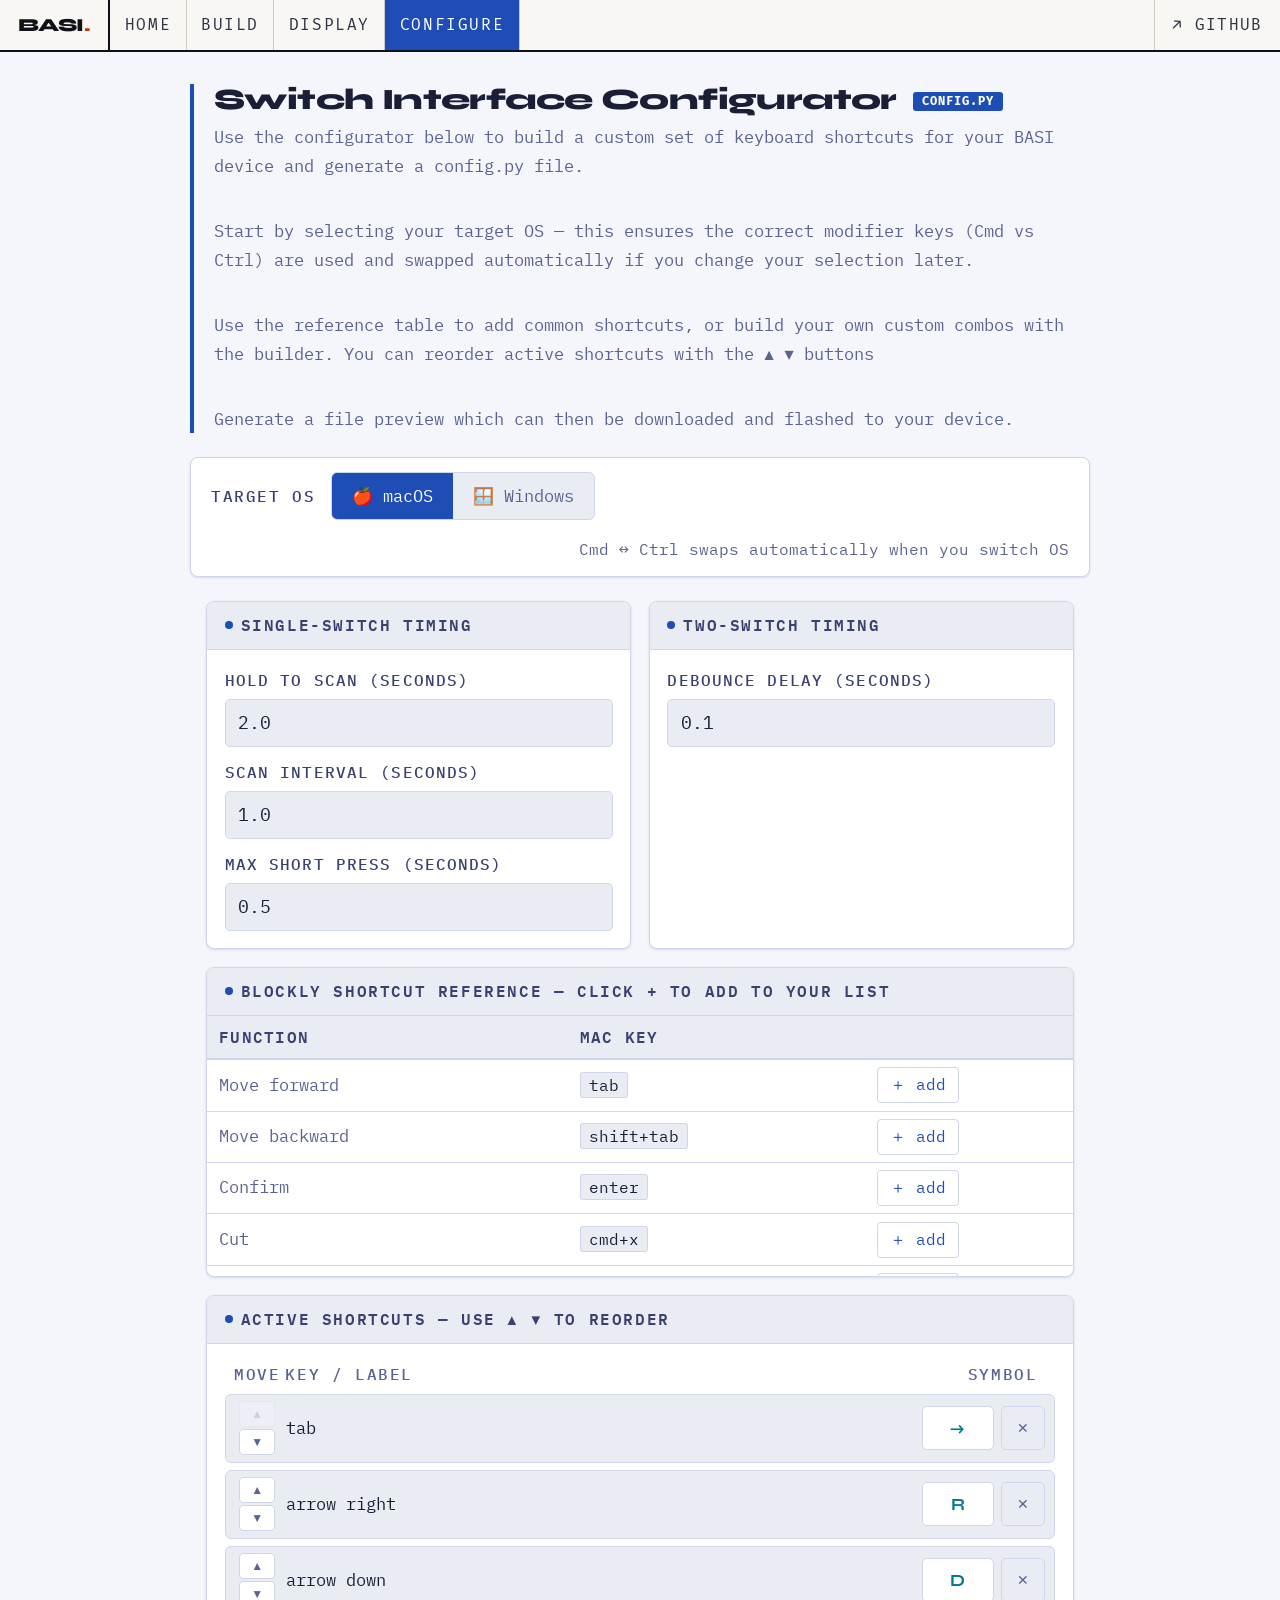
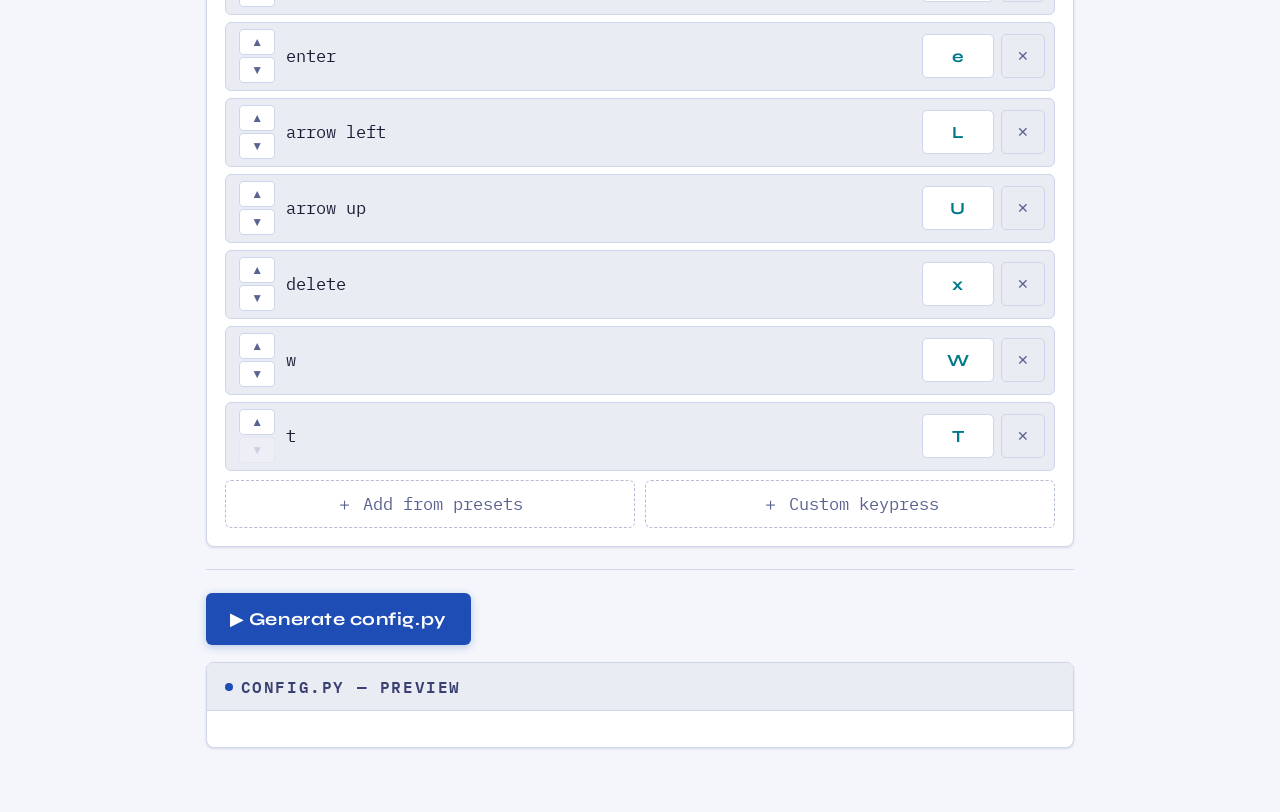
==== docs/blockly_shortcut_configurator.html @ f082f9fe "Documentation webpage Added pages to combine build instructions, Display Tool and configurator." ====
<!DOCTYPE html>
<html lang="en">
<head>
<meta charset="UTF-8">
<meta name="viewport" content="width=device-width, initial-scale=1.0">
<title>Shortcut Configurator — Blockly Accessible Switch Interface</title>
<meta name="description" content="Browser tool to configure keyboard shortcuts for the BASI device and generate config.py.">
<link rel="preconnect" href="https://fonts.googleapis.com">
<link href="https://fonts.googleapis.com/css2?family=Syne:wght@400;600;700;800&family=Fira+Mono:wght@400;500&family=IBM+Plex+Mono:wght@400;500;600&display=swap" rel="stylesheet">
<link rel="stylesheet" href="basi-shared.css">
<style>
  /* ── CONFIGURATOR TOKENS (light theme) ── */
  :root {
    --cfg-bg:        #f4f6fb;
    --cfg-surface:   #eaecf4;
    --cfg-card:      #ffffff;
    --cfg-border:    #cfd5eb;
    --cfg-border2:   #b5bcd6;
    --cfg-accent:    #1d4db5;   /* 6.3:1 on white */
    --cfg-accent2:   #007a8a;   /* 5.6:1 on white */
    --cfg-warn:      #b52020;   /* 5.5:1 on white */
    --cfg-text:      #1a1f36;   /* 15:1 on white  */
    --cfg-muted:     #5a6290;   /* 5.0:1 on white */
    --cfg-label:     #3a4170;
    --cfg-drag-over: rgba(29,77,181,0.07);
    --cfg-shadow:    0 1px 3px rgba(30,40,90,0.09), 0 1px 2px rgba(30,40,90,0.05);
  }

  body {
    font-family: 'IBM Plex Mono', var(--ff-mono);
    background: var(--cfg-bg);
    color: var(--cfg-text);
    min-height: 100vh;
    padding-bottom: 4rem;
    /* override shared body overflow */
    overflow: auto;
  }

  /* ── TOOL NAV overrides for this page ── */
  .tool-nav-band .nav-links a[aria-current] {
    background: var(--cfg-accent);
    color: #fff;
  }

  /* ── PAGE HEADER ── */
  .cfg-header {
    max-width: 900px;
    margin: 2rem auto 1.5rem;
    padding: 0 1rem;
    border-left: 4px solid var(--cfg-accent);
    padding-left: 1.25rem;
  }
  .cfg-header h1 {
    font-family: var(--ff-head);
    font-size: clamp(1.3rem, 3vw, 1.85rem);
    letter-spacing: -0.02em;
    color: var(--cfg-text);
  }
  .cfg-header p {
    font-size: var(--text-sm);
    color: var(--cfg-muted);
    margin-top: 0.4rem;
    line-height: 1.7;
  }
  .cfg-header a { color: var(--cfg-accent); }
  .badge {
    display: inline-block;
    font-size: 0.75rem;
    padding: 3px 9px;
    border-radius: 3px;
    background: var(--cfg-accent);
    color: #fff;
    letter-spacing: 0.08em;
    text-transform: uppercase;
    vertical-align: middle;
    margin-left: 0.5rem;
    font-family: var(--ff-mono);
  }

  /* ── OS TOGGLE ── */
  .os-bar {
    max-width: 900px;
    margin: 0 auto 1.5rem;
    padding: 0 1rem;
    display: flex;
    align-items: center;
    gap: 1rem;
    background: var(--cfg-card);
    border: 1.5px solid var(--cfg-border);
    border-radius: 8px;
    padding: 0.85rem 1.25rem;
    box-shadow: var(--cfg-shadow);
    flex-wrap: wrap;
  }
  .os-bar-label {
    font-size: var(--text-xs);
    text-transform: uppercase;
    letter-spacing: 0.1em;
    color: var(--cfg-label);
    white-space: nowrap;
    font-weight: 500;
  }
  .os-toggle {
    display: flex;
    background: var(--cfg-surface);
    border: 1.5px solid var(--cfg-border);
    border-radius: 6px;
    overflow: hidden;
  }
  .os-toggle input[type="radio"] {
    /* Visually hidden but accessible */
    position: absolute;
    opacity: 0;
    width: 1px; height: 1px;
  }
  .os-toggle label {
    padding: 0.55rem 1.25rem;
    font-size: var(--text-sm);
    cursor: pointer;
    color: var(--cfg-muted);
    transition: background 0.15s, color 0.15s;
    user-select: none;
    white-space: nowrap;
    font-family: 'IBM Plex Mono', monospace;
    min-height: 44px;
    display: flex;
    align-items: center;
  }
  .os-toggle input[type="radio"]:checked + label {
    background: var(--cfg-accent);
    color: #fff;
  }
  .os-toggle input[type="radio"]:focus-visible + label {
    outline: 3px solid var(--focus);
    outline-offset: 2px;
    z-index: 1;
  }
  .os-note { font-size: var(--text-xs); color: var(--cfg-muted); margin-left: auto; }

  /* ── LAYOUT ── */
  .cfg-layout {
    max-width: 900px;
    margin: 0 auto;
    padding: 0 1rem;
    display: grid;
    grid-template-columns: 1fr 1fr;
    gap: 1.1rem;
  }
  @media (max-width: 660px) {
    .cfg-layout { grid-template-columns: 1fr; }
    .os-note { display: none; }
  }

  /* ── PANEL / CARD ── */
  .panel {
    background: var(--cfg-card);
    border: 1.5px solid var(--cfg-border);
    border-radius: 8px;
    overflow: hidden;
    box-shadow: var(--cfg-shadow);
  }
  .panel-header {
    background: var(--cfg-surface);
    border-bottom: 1.5px solid var(--cfg-border);
    padding: 0.65rem 1.1rem;
    display: flex;
    align-items: center;
    gap: 0.5rem;
    font-size: var(--text-xs);
    text-transform: uppercase;
    letter-spacing: 0.1em;
    color: var(--cfg-label);
    font-weight: 600;
  }
  .panel-header .dot {
    width: 8px; height: 8px;
    border-radius: 50%;
    background: var(--cfg-accent);
    flex-shrink: 0;
  }
  .panel-body { padding: 1.1rem; }

  /* ── TIMING INPUTS ── */
  .timing-grid { display: grid; gap: 0.8rem; }
  .field-row { display: flex; flex-direction: column; gap: 0.3rem; }
  .field-row label {
    font-size: var(--text-xs);
    color: var(--cfg-label);
    text-transform: uppercase;
    letter-spacing: 0.07em;
    font-weight: 500;
  }
  .field-row input[type="number"] {
    width: 100%;
    background: var(--cfg-surface);
    border: 1.5px solid var(--cfg-border);
    border-radius: 5px;
    color: var(--cfg-text);
    font-family: 'IBM Plex Mono', monospace;
    font-size: var(--text-base);
    padding: 0.55rem 0.8rem;
    transition: border-color 0.15s, box-shadow 0.15s;
    -moz-appearance: textfield;
    min-height: 48px;
  }
  .field-row input[type="number"]:focus {
    outline: none;
    border-color: var(--cfg-accent);
    box-shadow: 0 0 0 3px rgba(29,77,181,0.12);
  }
  .field-row input[type="number"]::-webkit-inner-spin-button,
  .field-row input[type="number"]::-webkit-outer-spin-button { -webkit-appearance: none; }

  /* ── KEYCODE LIST ── */
  .full-width { grid-column: 1 / -1; }

  #keycode-list {
    display: flex;
    flex-direction: column;
    gap: 0.45rem;
    min-height: 50px;
  }

  /*
   * Grid columns:
   *   move-btns  | key label        | symbol | delete
   *   44px       | 1fr              | 72px   | auto
   */
  .keycode-item {
    display: grid;
    grid-template-columns: 44px 1fr 72px auto;
    align-items: center;
    gap: 0.45rem;
    background: var(--cfg-surface);
    border: 1.5px solid var(--cfg-border);
    border-radius: 6px;
    padding: 0.4rem 0.6rem;
    transition: border-color 0.15s, background 0.15s, box-shadow 0.15s;
  }
  .keycode-item:hover {
    border-color: var(--cfg-accent);
    box-shadow: 0 0 0 2px rgba(29,77,181,0.1);
  }
  /* Highlight the row that was just moved — brief flash */
  .keycode-item.just-moved {
    border-color: var(--cfg-accent);
    background: rgba(29,77,181,0.07);
  }
  .keycode-item.is-custom { border-left: 3px solid var(--cfg-accent2); }

  /* ── MOVE BUTTON STACK ── */
  .move-btns {
    display: flex;
    flex-direction: column;
    gap: 2px;
    align-items: center;
    flex-shrink: 0;
  }

  .move-btn {
    display: flex;
    align-items: center;
    justify-content: center;
    width: 36px;
    height: 26px;
    min-height: unset;   /* override global .icon-btn min-height */
    background: var(--cfg-card);
    border: 1.5px solid var(--cfg-border);
    border-radius: 4px;
    color: var(--cfg-muted);
    font-size: 0.75rem;
    line-height: 1;
    cursor: pointer;
    transition: background 0.12s, border-color 0.12s, color 0.12s, transform 0.1s;
    /* Ensure total tappable area meets 44px target by padding the stack container */
    padding: 0;
  }
  .move-btn:hover:not(:disabled) {
    background: var(--cfg-accent);
    border-color: var(--cfg-accent);
    color: #fff;
  }
  .move-btn:active:not(:disabled) { transform: scale(0.93); }
  .move-btn:focus-visible {
    outline: 3px solid var(--focus);
    outline-offset: 2px;
  }
  .move-btn:disabled {
    opacity: 0.2;
    cursor: default;
    pointer-events: none;
  }

  .key-select, .key-text-input {
    background: var(--cfg-card);
    border: 1.5px solid var(--cfg-border);
    border-radius: 5px;
    color: var(--cfg-text);
    font-family: 'IBM Plex Mono', monospace;
    font-size: var(--text-sm);
    padding: 0.4rem 0.5rem;
    width: 100%;
    transition: border-color 0.15s;
    min-height: 44px;
  }
  .key-select:focus, .key-text-input:focus {
    outline: none;
    border-color: var(--cfg-accent);
    box-shadow: 0 0 0 3px rgba(29,77,181,0.1);
  }

  .symbol-input {
    background: var(--cfg-card);
    border: 1.5px solid var(--cfg-border);
    border-radius: 5px;
    color: var(--cfg-accent2);
    font-family: var(--ff-head);
    font-weight: 700;
    font-size: var(--text-sm);
    padding: 0.4rem 0.5rem;
    width: 100%;
    text-align: center;
    transition: border-color 0.15s;
    min-height: 44px;
  }
  .symbol-input:focus {
    outline: none;
    border-color: var(--cfg-accent2);
    box-shadow: 0 0 0 3px rgba(0,122,138,0.12);
  }

  .icon-btn {
    background: none;
    border: 1.5px solid var(--cfg-border);
    border-radius: 5px;
    color: var(--cfg-muted);
    font-size: 0.9rem;
    width: 32px; height: 32px;
    display: flex; align-items: center; justify-content: center;
    cursor: pointer;
    transition: border-color 0.15s, color 0.15s;
    flex-shrink: 0;
    min-width: 44px; min-height: 44px;
    width: auto; height: auto;
    padding: 0.35rem 0.7rem;
  }
  .icon-btn:hover { border-color: var(--cfg-warn); color: var(--cfg-warn); }

  /* ── COLUMN LABELS ── */
  .list-labels {
    display: grid;
    grid-template-columns: 44px 1fr 72px auto;
    gap: 0.45rem;
    padding: 0 0.6rem;
    margin-bottom: 0.4rem;
  }
  .list-labels span {
    font-size: var(--text-xs);
    text-transform: uppercase;
    letter-spacing: 0.1em;
    color: var(--cfg-muted);
    font-weight: 500;
  }
  .list-labels span:nth-child(3) { text-align: center; }

  /* ── ADD BUTTONS ── */
  .add-row {
    display: flex;
    gap: 0.6rem;
    margin-top: 0.6rem;
    flex-wrap: wrap;
  }
  .add-btn {
    display: flex;
    align-items: center;
    justify-content: center;
    gap: 0.4rem;
    background: none;
    border: 1.5px dashed var(--cfg-border2);
    border-radius: 6px;
    color: var(--cfg-muted);
    font-family: 'IBM Plex Mono', monospace;
    font-size: var(--text-sm);
    padding: 0.6rem 0.9rem;
    cursor: pointer;
    flex: 1;
    transition: border-color 0.15s, color 0.15s, background 0.15s;
    min-height: 48px;
  }
  .add-btn:hover {
    border-color: var(--cfg-accent);
    color: var(--cfg-accent);
    background: rgba(29,77,181,0.04);
  }
  .add-btn.custom:hover {
    border-color: var(--cfg-accent2);
    color: var(--cfg-accent2);
    background: rgba(0,122,138,0.04);
  }

  /* ── CUSTOM INPUT SECTION ── */
  .custom-panel { grid-column: 1 / -1; }
  .custom-form {
    display: grid;
    grid-template-columns: 1fr 1fr 88px auto;
    gap: 0.7rem;
    align-items: end;
  }
  @media (max-width: 600px) {
    .custom-form { grid-template-columns: 1fr 1fr; }
  }
  .custom-help {
    font-size: var(--text-xs);
    color: var(--cfg-muted);
    margin-top: 0.7rem;
    line-height: 1.7;
    padding: 0.6rem 0.85rem;
    background: var(--cfg-surface);
    border-radius: 5px;
    border-left: 3px solid var(--cfg-accent2);
  }
  .add-custom-btn {
    background: var(--cfg-accent2);
    border: none;
    border-radius: 6px;
    color: #fff;
    font-family: 'IBM Plex Mono', monospace;
    font-size: var(--text-sm);
    padding: 0.55rem 1.1rem;
    cursor: pointer;
    white-space: nowrap;
    transition: opacity 0.15s;
    align-self: end;
    min-height: 48px;
  }
  .add-custom-btn:hover { opacity: 0.85; }

  /* ── REFERENCE TABLE ── */
  .ref-wrap { max-height: 260px; overflow-y: auto; }
  .ref-table {
    width: 100%;
    border-collapse: collapse;
    font-size: var(--text-sm);
  }
  .ref-table th {
    background: var(--cfg-surface);
    color: var(--cfg-label);
    text-transform: uppercase;
    letter-spacing: 0.08em;
    font-size: var(--text-xs);
    padding: 0.5rem 0.75rem;
    text-align: left;
    border-bottom: 2px solid var(--cfg-border);
    position: sticky;
    top: 0;
    font-weight: 600;
  }
  .ref-table td {
    padding: 0.45rem 0.75rem;
    border-bottom: 1px solid var(--cfg-border);
    color: var(--cfg-text);
    line-height: 1.5;
  }
  .ref-table tr:hover td { background: var(--cfg-surface); }
  .ref-table tr:last-child td { border-bottom: none; }
  .ref-table td:first-child { color: var(--cfg-muted); }
  .add-ref-btn {
    background: none;
    border: 1.5px solid var(--cfg-border);
    border-radius: 4px;
    color: var(--cfg-accent);
    font-size: var(--text-xs);
    padding: 4px 12px;
    cursor: pointer;
    font-family: 'IBM Plex Mono', monospace;
    transition: background 0.15s, color 0.15s;
    min-height: 36px;
  }
  .add-ref-btn:hover {
    background: var(--cfg-accent);
    color: #fff;
    border-color: var(--cfg-accent);
  }

  /* ── GENERATE / OUTPUT ── */
  .generate-row {
    grid-column: 1 / -1;
    display: flex;
    gap: 0.8rem;
    align-items: center;
    flex-wrap: wrap;
  }
  .gen-btn {
    background: var(--cfg-accent);
    border: none;
    border-radius: 6px;
    color: #fff;
    font-family: var(--ff-head);
    font-weight: 700;
    font-size: var(--text-base);
    padding: 0.75rem 1.5rem;
    cursor: pointer;
    letter-spacing: 0.03em;
    transition: opacity 0.15s, transform 0.1s;
    box-shadow: 0 2px 8px rgba(29,77,181,0.28);
    min-height: 52px;
  }
  .gen-btn:hover  { opacity: 0.88; }
  .gen-btn:active { transform: scale(0.97); }

  .dl-btn {
    background: var(--cfg-card);
    border: 2px solid var(--cfg-accent);
    border-radius: 6px;
    color: var(--cfg-accent);
    font-family: var(--ff-head);
    font-weight: 700;
    font-size: var(--text-base);
    padding: 0.75rem 1.5rem;
    cursor: pointer;
    letter-spacing: 0.03em;
    transition: background 0.15s, color 0.15s;
    display: none;
    min-height: 52px;
  }
  .dl-btn:hover { background: var(--cfg-accent); color: #fff; }
  .dl-btn.visible { display: inline-flex; align-items: center; }

  .output-panel { grid-column: 1 / -1; }
  #output-code {
    width: 100%;
    height: 360px;
    background: #1a1e2b;
    border: 1.5px solid var(--cfg-border);
    border-radius: 6px;
    color: #a8d8a0;
    font-family: 'IBM Plex Mono', monospace;
    font-size: var(--text-sm);
    padding: 1.1rem;
    resize: vertical;
    line-height: 1.75;
    white-space: pre;
    overflow: auto;
    display: none;
  }
  #output-code.visible { display: block; }

  /* ── STATUS ── */
  #status { font-size: var(--text-sm); color: var(--cfg-muted); align-self: center; display: none; }
  #status.ok  { color: #1a7a50; display: inline; }
  #status.err { color: var(--cfg-warn); display: inline; }

  .idx { font-size: var(--text-xs); color: var(--cfg-muted); text-align: center; }
  .section-divider { grid-column: 1/-1; border: none; border-top: 1.5px solid var(--cfg-border); margin: 0.3rem 0; }
</style>
</head>
<body>
<a href="#config-main" class="skip-link">Skip to configurator</a>

<header role="banner">
  <nav class="tool-nav-band" aria-label="Site navigation">
    <a href="index.html" class="nav-logo" aria-label="Blockly Accessible Switch Interface – home">BASI<span>.</span></a>
    <ul class="nav-links" role="list">
      <li><a href="index.html">Home</a></li>
      <li><a href="build.html">Build</a></li>
      <li><a href="switch-interface-web-display.html">Display</a></li>
      <li><a href="blockly_shortcut_configurator.html" aria-current="page">Configure</a></li>
    </ul>
    <a href="https://github.com/loretod/blockly_accessible_switch_interface"
       class="nav-exit-btn" target="_blank" rel="noopener"
       aria-label="View source on GitHub (opens in new tab)">↗ GitHub</a>
  </nav>
</header>

<main id="config-main">

  <div class="cfg-header">
    <h1>Switch Interface Configurator <span class="badge">config.py</span></h1>
    <p>Use the configurator below to build a custom set of keyboard shortcuts for your BASI device and generate a config.py file.</p>
    <br>
    <p>Start by selecting your target OS — this ensures the correct modifier keys (Cmd vs Ctrl) are used and swapped automatically if you change your selection later.</p>
    <br>
    <p>Use the reference table to add common shortcuts, or build your own custom combos with the builder. You can reorder active shortcuts with the ▲ ▼ buttons</p> 
    <br>
    <p>Generate a file preview which can then be downloaded and flashed to your device.</p>
  </div>

  <!-- ── OS SELECTOR ── -->
  <div class="os-bar" role="group" aria-labelledby="os-bar-label">
    <span class="os-bar-label" id="os-bar-label">Target OS</span>
    <div class="os-toggle">
      <input type="radio" name="os" id="os-mac" value="mac" checked>
      <label for="os-mac">🍎 macOS</label>
      <input type="radio" name="os" id="os-win" value="windows">
      <label for="os-win">🪟 Windows</label>
    </div>
    <span class="os-note">Cmd ↔ Ctrl swaps automatically when you switch OS</span>
  </div>

  <div class="cfg-layout">

    <!-- ── TIMING ── -->
    <div class="panel">
      <div class="panel-header"><span class="dot" aria-hidden="true"></span>Single-Switch Timing</div>
      <div class="panel-body timing-grid">
        <div class="field-row">
          <label for="hold_to_scan">Hold to scan (seconds)</label>
          <input type="number" id="hold_to_scan" value="2.0" step="0.1" min="0.1"
                 aria-describedby="hint-hold">
          <span id="hint-hold" class="sr-only">Duration in seconds the switch must be held before auto-scanning begins</span>
        </div>
        <div class="field-row">
          <label for="scan_interval">Scan interval (seconds)</label>
          <input type="number" id="scan_interval" value="1.0" step="0.1" min="0.1">
        </div>
        <div class="field-row">
          <label for="max_short_press">Max short press (seconds)</label>
          <input type="number" id="max_short_press" value="0.5" step="0.05" min="0.05">
        </div>
      </div>
    </div>

    <div class="panel">
      <div class="panel-header"><span class="dot" aria-hidden="true"></span>Two-Switch Timing</div>
      <div class="panel-body timing-grid">
        <div class="field-row">
          <label for="debounce">Debounce delay (seconds)</label>
          <input type="number" id="debounce" value="0.1" step="0.01" min="0.01">
        </div>
      </div>
    </div>

    <!-- ── BLOCKLY REFERENCE TABLE ── -->
    <div class="panel full-width">
      <div class="panel-header"><span class="dot" aria-hidden="true"></span>Blockly Shortcut Reference — click + to add to your list</div>
      <div class="ref-wrap">
        <table class="ref-table" aria-label="Blockly keyboard shortcuts reference">
          <thead>
            <tr>
              <th scope="col">Function</th>
              <th scope="col" id="ref-key-col">Mac Key</th>
              <th scope="col"><span class="sr-only">Add action</span></th>
            </tr>
          </thead>
          <tbody id="ref-body"></tbody>
        </table>
      </div>
    </div>

    <!-- ── ACTIVE SHORTCUTS ── -->
    <div class="panel full-width">
      <div class="panel-header"><span class="dot" aria-hidden="true"></span>Active Shortcuts — use ▲ ▼ to reorder</div>
      <div class="panel-body">
        <div class="list-labels" aria-hidden="true">
          <span>Move</span><span>Key / Label</span><span style="text-align:center">Symbol</span><span></span>
        </div>
        <div id="keycode-list" aria-label="Active shortcut list" role="list"
             aria-describedby="list-help"></div>
        <p id="list-help" class="sr-only">
          Each shortcut has Move Up and Move Down buttons. Activating a move button keeps
          focus on that button so you can continue pressing to reorder with minimal switches.
        </p>
        <div id="move-announce" aria-live="assertive" aria-atomic="true" class="sr-only"></div>
        <div class="add-row">
          <button class="add-btn" onclick="addPresetShortcut()">＋ Add from presets</button>
          <button class="add-btn custom" onclick="toggleCustomForm()" aria-expanded="false" id="toggle-custom-btn">＋ Custom keypress</button>
        </div>
      </div>
    </div>

    <!-- ── CUSTOM BUILDER ── -->
    <div class="panel custom-panel" id="custom-panel" style="display:none">
      <div class="panel-header"><span class="dot" style="background:var(--cfg-accent2)" aria-hidden="true"></span>Custom Keypress Builder</div>
      <div class="panel-body">
        <div class="custom-form">
          <div class="field-row">
            <label for="custom-mod">Modifier(s)</label>
            <select id="custom-mod" class="key-select">
              <option value="">— none —</option>
              <option value="LEFT_CONTROL">Ctrl</option>
              <option value="LEFT_SHIFT">Shift</option>
              <option value="LEFT_ALT">Alt</option>
              <option value="LEFT_GUI">Cmd / Win</option>
              <option value="LEFT_CONTROL,LEFT_SHIFT">Ctrl + Shift</option>
              <option value="LEFT_CONTROL,LEFT_ALT">Ctrl + Alt</option>
              <option value="LEFT_GUI,LEFT_SHIFT">Cmd + Shift</option>
              <option value="LEFT_SHIFT,LEFT_ALT">Shift + Alt</option>
            </select>
          </div>
          <div class="field-row">
            <label for="custom-key">Base Key</label>
            <select id="custom-key" class="key-select">
              <option value="TAB">Tab</option>
              <option value="ENTER">Enter</option>
              <option value="SPACE">Space</option>
              <option value="BACKSPACE">Backspace</option>
              <option value="DELETE">Delete</option>
              <option value="ESCAPE">Escape</option>
              <option value="RIGHT_ARROW">→ Arrow Right</option>
              <option value="LEFT_ARROW">← Arrow Left</option>
              <option value="UP_ARROW">↑ Arrow Up</option>
              <option value="DOWN_ARROW">↓ Arrow Down</option>
              <option value="HOME">Home</option>
              <option value="END">End</option>
              <option value="PAGE_UP">Page Up</option>
              <option value="PAGE_DOWN">Page Down</option>
              <option value="INSERT">Insert</option>
              <optgroup label="Letters">
                <option value="A">A</option><option value="B">B</option><option value="C">C</option>
                <option value="D">D</option><option value="E">E</option><option value="F">F</option>
                <option value="G">G</option><option value="H">H</option><option value="I">I</option>
                <option value="J">J</option><option value="K">K</option><option value="L">L</option>
                <option value="M">M</option><option value="N">N</option><option value="O">O</option>
                <option value="P">P</option><option value="Q">Q</option><option value="R">R</option>
                <option value="S">S</option><option value="T">T</option><option value="U">U</option>
                <option value="V">V</option><option value="W">W</option><option value="X">X</option>
                <option value="Y">Y</option><option value="Z">Z</option>
              </optgroup>
              <optgroup label="Numbers">
                <option value="ONE">1</option><option value="TWO">2</option><option value="THREE">3</option>
                <option value="FOUR">4</option><option value="FIVE">5</option><option value="SIX">6</option>
                <option value="SEVEN">7</option><option value="EIGHT">8</option><option value="NINE">9</option>
                <option value="ZERO">0</option>
              </optgroup>
              <optgroup label="Function Keys">
                <option value="F1">F1</option><option value="F2">F2</option><option value="F3">F3</option>
                <option value="F4">F4</option><option value="F5">F5</option><option value="F6">F6</option>
                <option value="F7">F7</option><option value="F8">F8</option><option value="F9">F9</option>
                <option value="F10">F10</option><option value="F11">F11</option><option value="F12">F12</option>
              </optgroup>
            </select>
          </div>
          <div class="field-row">
            <label for="custom-symbol">TFT Symbol</label>
            <input type="text" id="custom-symbol" class="symbol-input" maxlength="4"
                   placeholder="e.g. ⌘Z" aria-describedby="hint-symbol">
            <span id="hint-symbol" class="sr-only">1 to 3 characters shown on the device TFT screen</span>
          </div>
          <button class="add-custom-btn" onclick="addCustomShortcut()">＋ Add</button>
        </div>
        <p class="custom-help">
          Pick an optional modifier and a base key to build combos like <code>Ctrl+Z</code> (undo) or
          <code>Cmd+Shift+Z</code> (redo). The TFT symbol appears on the device screen — keep it 1–3 chars.
          Custom entries (teal border) have an editable label in the active list.
        </p>
      </div>
    </div>

    <!-- ── GENERATE ── -->
    <hr class="section-divider">
    <div class="generate-row">
      <button class="gen-btn" onclick="generateConfig()">▶ Generate config.py</button>
      <button class="dl-btn" id="dl-btn" onclick="downloadConfig()">↓ Download config.py</button>
      <span id="status" role="status" aria-live="polite"></span>
    </div>

    <!-- ── OUTPUT ── -->
    <div class="panel output-panel">
      <div class="panel-header"><span class="dot" aria-hidden="true"></span>config.py — preview</div>
      <div class="panel-body">
        <textarea id="output-code" readonly spellcheck="false"
                  aria-label="Generated config.py file content — read only preview"></textarea>
      </div>
    </div>

  </div><!-- /.cfg-layout -->

</main>

<script>
// ── BLOCKLY SHORTCUT DATA ──────────────────────────────────────────────────
const BLOCKLY_SHORTCUTS = [
  { fn:"Move forward",     mac:{label:"tab",           kc:["TAB"]},                                win:{label:"tab",            kc:["TAB"]} },
  { fn:"Move backward",    mac:{label:"shift+tab",     kc:["LEFT_SHIFT","TAB"]},                   win:{label:"shift+tab",      kc:["LEFT_SHIFT","TAB"]} },
  { fn:"Confirm",          mac:{label:"enter",         kc:["ENTER"]},                              win:{label:"enter",          kc:["ENTER"]} },
  { fn:"Cut",              mac:{label:"cmd+x",         kc:["LEFT_GUI","X"]},                       win:{label:"ctrl+x",         kc:["LEFT_CONTROL","X"]} },
  { fn:"Copy",             mac:{label:"cmd+c",         kc:["LEFT_GUI","C"]},                       win:{label:"ctrl+c",         kc:["LEFT_CONTROL","C"]} },
  { fn:"Paste",            mac:{label:"cmd+v",         kc:["LEFT_GUI","V"]},                       win:{label:"ctrl+v",         kc:["LEFT_CONTROL","V"]} },
  { fn:"Undo",             mac:{label:"cmd+z",         kc:["LEFT_GUI","Z"]},                       win:{label:"ctrl+z",         kc:["LEFT_CONTROL","Z"]} },
  { fn:"Redo",             mac:{label:"cmd+shift+z",   kc:["LEFT_GUI","LEFT_SHIFT","Z"]},          win:{label:"ctrl+shift+z",   kc:["LEFT_CONTROL","LEFT_SHIFT","Z"]} },
  { fn:"Open menu",        mac:{label:"cmd+enter",     kc:["LEFT_GUI","ENTER"]},                   win:{label:"ctrl+enter",     kc:["LEFT_CONTROL","ENTER"]} },
  { fn:"Duplicate",        mac:{label:"d",             kc:["D"]},                                  win:{label:"d",              kc:["D"]} },
  { fn:"Next stack",       mac:{label:"n",             kc:["N"]},                                  win:{label:"n",              kc:["N"]} },
  { fn:"Previous stack",   mac:{label:"b",             kc:["B"]},                                  win:{label:"b",              kc:["B"]} },
  { fn:"Workspace",        mac:{label:"w",             kc:["W"]},                                  win:{label:"w",              kc:["W"]} },
  { fn:"Format",           mac:{label:"f",             kc:["F"]},                                  win:{label:"f",              kc:["F"]} },
  { fn:"Move right",       mac:{label:"arrow right",   kc:["RIGHT_ARROW"]},                        win:{label:"arrow right",    kc:["RIGHT_ARROW"]} },
  { fn:"Move left",        mac:{label:"arrow left",    kc:["LEFT_ARROW"]},                         win:{label:"arrow left",     kc:["LEFT_ARROW"]} },
  { fn:"Move up",          mac:{label:"arrow up",      kc:["UP_ARROW"]},                           win:{label:"arrow up",       kc:["UP_ARROW"]} },
  { fn:"Move down",        mac:{label:"arrow down",    kc:["DOWN_ARROW"]},                         win:{label:"arrow down",     kc:["DOWN_ARROW"]} },
  { fn:"Move mode",        mac:{label:"m",             kc:["M"]},                                  win:{label:"m",              kc:["M"]} },
  { fn:"Disconnect block", mac:{label:"x",             kc:["X"]},                                  win:{label:"x",              kc:["X"]} },
  { fn:"Remove block",     mac:{label:"delete",        kc:["DELETE"]},                             win:{label:"delete",         kc:["DELETE"]} },
  { fn:"Toolbox",          mac:{label:"t",             kc:["T"]},                                  win:{label:"t",              kc:["T"]} },
  { fn:"Area menu",        mac:{label:"cmd+b",         kc:["LEFT_GUI","B"]},                       win:{label:"ctrl+b",         kc:["LEFT_CONTROL","B"]} },
  { fn:"Header area",      mac:{label:"1",             kc:["ONE"]},                                win:{label:"1",              kc:["ONE"]} },
  { fn:"Simulator area",   mac:{label:"2",             kc:["TWO"]},                                win:{label:"2",              kc:["TWO"]} },
  { fn:"Toolbox area",     mac:{label:"3",             kc:["THREE"]},                              win:{label:"3",              kc:["THREE"]} },
  { fn:"Workspace area",   mac:{label:"4",             kc:["FOUR"]},                               win:{label:"4",              kc:["FOUR"]} },
  { fn:"Download area",    mac:{label:"5",             kc:["FIVE"]},                               win:{label:"5",              kc:["FIVE"]} },
];

// ── DEFAULT ACTIVE SHORTCUTS ──────────────────────────────────────────────
let shortcuts = [
  { label:"tab",         kc:["TAB"],         symbol:"→", custom:false },
  { label:"arrow right", kc:["RIGHT_ARROW"], symbol:"R", custom:false },
  { label:"arrow down",  kc:["DOWN_ARROW"],  symbol:"D", custom:false },
  { label:"enter",       kc:["ENTER"],       symbol:"e", custom:false },
  { label:"arrow left",  kc:["LEFT_ARROW"],  symbol:"L", custom:false },
  { label:"arrow up",    kc:["UP_ARROW"],    symbol:"U", custom:false },
  { label:"delete",      kc:["DELETE"],      symbol:"x", custom:false },
  { label:"w",           kc:["W"],           symbol:"W", custom:false },
  { label:"t",           kc:["T"],           symbol:"T", custom:false },
];

let dragSrcIdx = null;
let currentOS  = 'mac';

// ── OS TOGGLE ──────────────────────────────────────────────────────────────
document.querySelectorAll('input[name="os"]').forEach(r => {
  r.addEventListener('change', () => {
    currentOS = r.value;
    document.getElementById('ref-key-col').textContent =
      currentOS === 'mac' ? 'Mac Key' : 'Windows Key';
    renderRefTable();
  });
});

// ── REFERENCE TABLE ────────────────────────────────────────────────────────
function renderRefTable() {
  const tbody = document.getElementById('ref-body');
  tbody.innerHTML = '';
  BLOCKLY_SHORTCUTS.forEach((sc, i) => {
    const osData = currentOS === 'mac' ? sc.mac : sc.win;
    const tr = document.createElement('tr');
    tr.innerHTML = `
      <td>${sc.fn}</td>
      <td><kbd style="background:var(--cfg-surface);border:1px solid var(--cfg-border);border-radius:3px;padding:2px 8px;font-size:var(--text-xs);font-family:'IBM Plex Mono',monospace;color:var(--cfg-text)">${osData.label}</kbd></td>
      <td><button class="add-ref-btn" data-idx="${i}" aria-label="Add ${sc.fn} shortcut">＋ add</button></td>
    `;
    tbody.appendChild(tr);
  });
  tbody.querySelectorAll('.add-ref-btn').forEach(btn => {
    btn.addEventListener('click', () => {
      const sc = BLOCKLY_SHORTCUTS[parseInt(btn.dataset.idx)];
      const d  = currentOS === 'mac' ? sc.mac : sc.win;
      const sym = d.label.split('+').pop().trim().slice(0,3).toUpperCase();
      shortcuts.push({ label: d.label, kc: [...d.kc], symbol: sym, custom: false });
      const newIdx = shortcuts.length - 1;
      renderList({ idx: newIdx, btn: 'up' });
      requestAnimationFrame(() => {
        document.getElementById('keycode-list').lastElementChild
          ?.scrollIntoView({ behavior: 'smooth', block: 'nearest' });
      });
      setStatus('ok', `✓ Added "${sc.fn}"`);
    });
  });
}

// ── ACTIVE LIST ────────────────────────────────────────────────────────────
// focusTarget: after re-render, focus this descriptor: { idx, btn: 'up'|'down'|'del' }
let focusTarget = null;

function renderList(ft) {
  if (ft !== undefined) focusTarget = ft;
  const list = document.getElementById('keycode-list');
  list.innerHTML = '';
  const total = shortcuts.length;

  shortcuts.forEach((sc, i) => {
    const row = document.createElement('div');
    row.className = 'keycode-item' + (sc.custom ? ' is-custom' : '');
    row.setAttribute('role', 'listitem');
    row.setAttribute('aria-label', `Position ${i + 1} of ${total}: ${sc.label}`);
    row.dataset.idx = i;

    // ── Move buttons (Up / Down) ──────────────────────────
    const moveBtns = document.createElement('div');
    moveBtns.className = 'move-btns';
    moveBtns.setAttribute('aria-label', `Move ${sc.label}`);

    const upBtn = document.createElement('button');
    upBtn.className = 'move-btn move-up';
    upBtn.setAttribute('aria-label', `Move ${sc.label} up`);
    upBtn.setAttribute('data-move', 'up');
    upBtn.setAttribute('data-idx', i);
    upBtn.innerHTML = '▲';
    if (i === 0) upBtn.disabled = true;
    upBtn.addEventListener('click', () => moveShortcut(i, -1, 'up'));

    const downBtn = document.createElement('button');
    downBtn.className = 'move-btn move-down';
    downBtn.setAttribute('aria-label', `Move ${sc.label} down`);
    downBtn.setAttribute('data-move', 'down');
    downBtn.setAttribute('data-idx', i);
    downBtn.innerHTML = '▼';
    if (i === total - 1) downBtn.disabled = true;
    downBtn.addEventListener('click', () => moveShortcut(i, 1, 'down'));

    moveBtns.append(upBtn, downBtn);

    // ── Key label ─────────────────────────────────────────
    let keyEl;
    if (sc.custom) {
      keyEl = document.createElement('input');
      keyEl.type = 'text';
      keyEl.className = 'key-text-input';
      keyEl.value = sc.label;
      keyEl.setAttribute('aria-label', `Label for shortcut ${i + 1}`);
      keyEl.addEventListener('input', () => { shortcuts[i].label = keyEl.value; });
    } else {
      keyEl = document.createElement('span');
      keyEl.style.cssText = 'font-size:var(--text-sm);color:var(--cfg-text);overflow:hidden;white-space:nowrap;text-overflow:ellipsis';
      keyEl.textContent = sc.label;
      keyEl.title = sc.kc.map(k => 'Keycode.' + k).join(', ');
    }

    // ── Symbol input ──────────────────────────────────────
    const sym = document.createElement('input');
    sym.type = 'text';
    sym.className = 'symbol-input';
    sym.maxLength = 4;
    sym.value = sc.symbol;
    sym.title = 'TFT display symbol';
    sym.setAttribute('aria-label', `TFT symbol for ${sc.label}`);
    sym.addEventListener('input', () => { shortcuts[i].symbol = sym.value; });

    // ── Delete button ─────────────────────────────────────
    const del = document.createElement('button');
    del.className = 'icon-btn';
    del.setAttribute('aria-label', `Remove ${sc.label}`);
    del.textContent = '✕';
    del.addEventListener('click', () => {
      shortcuts.splice(i, 1);
      renderList({ idx: Math.min(i, shortcuts.length - 1), btn: 'up' });
    });

    row.append(moveBtns, keyEl, sym, del);

    // Drag-and-drop preserved for mouse users
    row.draggable = true;
    row.addEventListener('dragstart', e => { dragSrcIdx = i; row.classList.add('dragging'); e.dataTransfer.effectAllowed = 'move'; });
    row.addEventListener('dragend',   () => { row.classList.remove('dragging'); list.querySelectorAll('.keycode-item').forEach(r => r.classList.remove('drag-over')); });
    row.addEventListener('dragover',  e => { e.preventDefault(); list.querySelectorAll('.keycode-item').forEach(r => r.classList.remove('drag-over')); row.classList.add('drag-over'); });
    row.addEventListener('drop',      e => { e.preventDefault(); if (dragSrcIdx !== null && dragSrcIdx !== i) { const m = shortcuts.splice(dragSrcIdx, 1)[0]; shortcuts.splice(i, 0, m); renderList(); } });

    list.appendChild(row);
  });

  // ── Restore focus after re-render ────────────────────────
  if (focusTarget !== null) {
    const ft = focusTarget;
    focusTarget = null;
    requestAnimationFrame(() => {
      const rows = list.querySelectorAll('.keycode-item');
      const targetRow = rows[ft.idx];
      if (!targetRow) return;
      let el;
      if (ft.btn === 'up')   el = targetRow.querySelector('.move-up');
      if (ft.btn === 'down') el = targetRow.querySelector('.move-down');
      if (ft.btn === 'del')  el = targetRow.querySelector('.icon-btn');
      // If the button we wanted is now disabled (hit boundary), try the other
      if (el && el.disabled) {
        el = targetRow.querySelector(ft.btn === 'up' ? '.move-down' : '.move-up');
      }
      if (el && !el.disabled) {
        el.focus();
        // Brief visual highlight on the moved row
        targetRow.classList.add('just-moved');
        setTimeout(() => targetRow.classList.remove('just-moved'), 600);
      }
    });
  }
}

// ── MOVE SHORTCUT ─────────────────────────────────────────────────────────
function moveShortcut(fromIdx, direction, btn) {
  const toIdx = fromIdx + direction;
  if (toIdx < 0 || toIdx >= shortcuts.length) return;

  // Swap
  const tmp = shortcuts[fromIdx];
  shortcuts[fromIdx] = shortcuts[toIdx];
  shortcuts[toIdx]   = tmp;

  // Announce to screen readers
  const label = shortcuts[toIdx].label;
  const pos   = toIdx + 1;
  const total = shortcuts.length;
  const ann   = document.getElementById('move-announce');
  ann.textContent = '';
  requestAnimationFrame(() => {
    ann.textContent = `${label} moved to position ${pos} of ${total}`;
  });

  // Re-render, keeping focus on the same move button at the item's new position
  renderList({ idx: toIdx, btn });
}

// ── ADD PRESET ────────────────────────────────────────────────────────────
function addPresetShortcut() {
  const sc = BLOCKLY_SHORTCUTS[0];
  const d  = currentOS === 'mac' ? sc.mac : sc.win;
  shortcuts.push({ label: d.label, kc: [...d.kc], symbol: d.label[0].toUpperCase(), custom: false });
  const newIdx = shortcuts.length - 1;
  renderList({ idx: newIdx, btn: 'up' });
  requestAnimationFrame(() => {
    document.getElementById('keycode-list').lastElementChild
      ?.scrollIntoView({ behavior: 'smooth', block: 'nearest' });
  });
}

// ── CUSTOM FORM ───────────────────────────────────────────────────────────
function toggleCustomForm() {
  const p   = document.getElementById('custom-panel');
  const btn = document.getElementById('toggle-custom-btn');
  const isHidden = p.style.display === 'none' || p.style.display === '';
  p.style.display = isHidden ? '' : 'none';
  btn.setAttribute('aria-expanded', isHidden ? 'true' : 'false');
}

const KEY_LABEL_MAP = {
  TAB:'tab', ENTER:'enter', SPACE:'space', BACKSPACE:'backspace', DELETE:'delete',
  ESCAPE:'esc', RIGHT_ARROW:'→', LEFT_ARROW:'←', UP_ARROW:'↑', DOWN_ARROW:'↓',
  HOME:'home', END:'end', PAGE_UP:'pgup', PAGE_DOWN:'pgdn', INSERT:'ins',
  ONE:'1',TWO:'2',THREE:'3',FOUR:'4',FIVE:'5',SIX:'6',SEVEN:'7',EIGHT:'8',NINE:'9',ZERO:'0',
};
const MOD_LABEL_MAP = {
  LEFT_CONTROL:'ctrl', LEFT_SHIFT:'shift', LEFT_ALT:'alt', LEFT_GUI:'cmd'
};

function addCustomShortcut() {
  const modVal = document.getElementById('custom-mod').value;
  const keyVal = document.getElementById('custom-key').value;
  const symVal = document.getElementById('custom-symbol').value;

  const mods   = modVal ? modVal.split(',') : [];
  const kc     = [...mods, keyVal];
  const modStr = mods.map(m => MOD_LABEL_MAP[m] || m.toLowerCase()).join('+');
  const keyStr = KEY_LABEL_MAP[keyVal] || keyVal.toLowerCase();
  const label  = modStr ? `${modStr}+${keyStr}` : keyStr;
  const symbol = symVal || keyStr.slice(0,3).toUpperCase();

  shortcuts.push({ label, kc, symbol, custom: true });
  const newIdx = shortcuts.length - 1;
  renderList({ idx: newIdx, btn: 'up' });
  document.getElementById('custom-symbol').value = '';
  requestAnimationFrame(() => {
    document.getElementById('keycode-list').lastElementChild
      ?.scrollIntoView({ behavior: 'smooth', block: 'nearest' });
  });
  setStatus('ok', `✓ Added custom: ${label}`);
}

// ── GENERATE ──────────────────────────────────────────────────────────────
function generateConfig() {
  const hold       = parseFloat(document.getElementById('hold_to_scan').value)    || 2.0;
  const scan       = parseFloat(document.getElementById('scan_interval').value)   || 1.0;
  const shortPress = parseFloat(document.getElementById('max_short_press').value) || 0.5;
  const debounce   = parseFloat(document.getElementById('debounce').value)        || 0.1;

  if (!shortcuts.length) { setStatus('err','⚠ Add at least one shortcut first.'); return; }

  const osLabel = currentOS === 'mac' ? 'macOS' : 'Windows';
  const ts      = new Date().toISOString().replace('T',' ').split('.')[0] + ' UTC';

  const kcLines  = shortcuts.map(sc => {
    const codes = sc.kc.map(k => `Keycode.${k}`).join(', ');
    return `    ("${sc.label.replace(/'/g,"\\'")}",  [${codes}]),`;
  }).join('\n');

  const symLines = shortcuts.map(sc =>
    `    "${sc.label.replace(/'/g,"\\'")}": "${(sc.symbol||'?').replace(/"/g,'\\"')}",`
  ).join('\n');

  const out =
`# config.py — Blockly Switch Interface Configuration
# Generated by Blockly Shortcut Configurator
# ${ts}  |  OS: ${osLabel}
#
# Copy this file to your CircuitPython CIRCUITPY drive.
# It is imported by code.py to override the defaults.
#
# ─────────────────────────────────────────────────────
# USAGE IN code.py (place AFTER KEYCODES / KEY_SYMBOLS):
#   try:
#       from config import *
#   except ImportError:
#       pass   # use defaults if config.py is missing
# ─────────────────────────────────────────────────────

# ── SINGLE-SWITCH TIMING ─────────────────────────────

HOLD_TO_SCAN_SECS   = ${hold.toFixed(1)}
SCAN_INTERVAL_SECS  = ${scan.toFixed(1)}
MAX_SHORT_PRESS_SECS = ${shortPress.toFixed(2)}

# ── TWO-SWITCH TIMING ────────────────────────────────

DEBOUNCE_TIME = ${debounce.toFixed(2)}

# ── KEYBOARD SHORTCUTS (${osLabel}) ──────────────────
# Order = scan / navigation sequence.
# Multi-key combos: list modifiers first.
# e.g. ("cmd+z", [Keycode.LEFT_GUI, Keycode.Z])

from adafruit_hid.keycode import Keycode

KEYCODES = [
${kcLines}
]

# ── TFT DISPLAY SYMBOLS ──────────────────────────────
# Shown on the 240×135 TFT. Keep to 1–3 characters.

KEY_SYMBOLS = {
${symLines}
}
`;

  const ta = document.getElementById('output-code');
  ta.value = out;
  ta.classList.add('visible');
  document.getElementById('dl-btn').classList.add('visible');
  setStatus('ok', `✓ ${shortcuts.length} shortcut${shortcuts.length!==1?'s':''} · ${osLabel} — ready`);
}

// ── DOWNLOAD ──────────────────────────────────────────────────────────────
function downloadConfig() {
  const c = document.getElementById('output-code').value;
  if (!c) return;
  const a = document.createElement('a');
  a.href = URL.createObjectURL(new Blob([c],{type:'text/plain'}));
  a.download = 'config.py';
  a.click();
  URL.revokeObjectURL(a.href);
  setStatus('ok','✓ config.py downloaded');
}

// ── STATUS ────────────────────────────────────────────────────────────────
function setStatus(type, msg) {
  const el = document.getElementById('status');
  el.className = type;
  el.textContent = msg;
}

// ── INIT ──────────────────────────────────────────────────────────────────
renderRefTable();
renderList(null);
</script>
</main>
</body>
</html>
---- docs/basi-shared.css ----
/* ============================================================
   basi-shared.css — Blockly Accessible Switch Interface
   Unified stylesheet · WCAG 2.1 AA/AAA compliant
   ============================================================ */

/* ── GOOGLE FONTS ──────────────────────────────────────────── */
@import url('https://fonts.googleapis.com/css2?family=Syne:wght@400;600;700;800&family=Fira+Mono:wght@400;500&display=swap');

/* ── DESIGN TOKENS ─────────────────────────────────────────── */
:root {
  /* Palette — high-contrast, WCAG AA minimum 4.5:1 on bg */
  --ink:        #0f1117;   /* near-black text, 18:1 on --surface */
  --ink2:       #2d3142;   /* secondary text, 9:1 on --surface    */
  --ink3:       #555c7a;   /* tertiary / meta, 5.5:1 on --surface */
  --accent:     #c0390a;   /* primary action — 5.2:1 on white      */
  --accent2:    #1d4db5;   /* link / secondary — 6.3:1 on white    */
  --surface:    #f8f7f4;   /* page background                      */
  --tag-bg:     #eeede9;   /* sidebar / code block background      */
  --rule:       #cccac4;   /* dividers                             */
  --focus:      #1d4db5;   /* keyboard focus ring                  */
  --green:      #1a6b35;   /* success — 5.1:1                      */
  --red:        #b02020;   /* error   — 5.3:1                      */

  /* Typography scale — min 18px body per WCAG 1.4.4 */
  --ff-head:  'Syne', system-ui, sans-serif;
  --ff-mono:  'Fira Mono', 'Courier New', monospace;

  --text-xs:   1rem;       /* 16px — minimum for non-body text     */
  --text-sm:   1.0625rem;  /* 17px                                  */
  --text-base: 1.125rem;   /* 18px — body minimum                   */
  --text-md:   1.1875rem;  /* 19px                                  */
  --text-lg:   1.25rem;    /* 20px                                  */
  --text-xl:   1.375rem;   /* 22px                                  */
  --text-2xl:  1.625rem;   /* 26px                                  */
  --text-3xl:  2rem;       /* 32px                                  */

  /* Layout */
  --nav-h:     60px;
  --radius:    4px;
  --max-w:     1200px;

  /* Spacing */
  --gap-sm:    0.75rem;
  --gap-md:    1.5rem;
  --gap-lg:    3rem;

  /* Transitions */
  --trans:     0.15s ease;
}

/* ── RESET ─────────────────────────────────────────────────── */
*, *::before, *::after {
  box-sizing: border-box;
  margin: 0;
  padding: 0;
}

/* ── BASE ───────────────────────────────────────────────────── */
html {
  scroll-behavior: smooth;
  font-size: 100%;          /* honour browser text-size preference */
}

body {
  font-family: var(--ff-head);
  font-size: var(--text-base);
  line-height: 1.65;
  color: var(--ink);
  background: var(--surface);
  -webkit-font-smoothing: antialiased;
}

/* ── SKIP LINK ─────────────────────────────────────────────── */
.skip-link {
  position: absolute;
  top: -100%;
  left: 1rem;
  z-index: 9999;
  background: var(--accent);
  color: #fff;
  font-family: var(--ff-mono);
  font-size: var(--text-base);
  font-weight: 500;
  padding: 0.6rem 1.2rem;
  text-decoration: none;
  border-radius: 0 0 var(--radius) var(--radius);
  transition: top var(--trans);
  letter-spacing: 0.04em;
}
.skip-link:focus {
  top: 0;
  outline: 3px solid var(--focus);
  outline-offset: 2px;
}

/* ── FOCUS RING (global) ───────────────────────────────────── */
:focus-visible {
  outline: 3px solid var(--focus);
  outline-offset: 3px;
  border-radius: 2px;
}
:focus:not(:focus-visible) {
  outline: none;
}

/* ── TYPOGRAPHY ─────────────────────────────────────────────── */
h1, h2, h3, h4 {
  font-family: var(--ff-head);
  font-weight: 800;
  line-height: 1.1;
  letter-spacing: -0.02em;
  color: var(--ink);
}

p { line-height: 1.75; }

a {
  color: var(--accent2);
  text-decoration: underline;
  text-underline-offset: 3px;
  text-decoration-thickness: 1px;
  transition: color var(--trans), text-decoration-color var(--trans);
}
a:hover {
  color: var(--accent);
  text-decoration-color: var(--accent);
}

code, kbd, pre {
  font-family: var(--ff-mono);
  font-size: 0.92em;
}
code {
  background: var(--tag-bg);
  border: 1px solid var(--rule);
  border-radius: 3px;
  padding: 0.1em 0.4em;
  color: var(--ink2);
}
kbd {
  background: var(--tag-bg);
  border: 1px solid var(--rule);
  border-bottom-width: 2px;
  border-radius: 4px;
  padding: 0.1em 0.45em;
  font-size: 0.85em;
  color: var(--ink2);
  white-space: nowrap;
}

/* ── BUTTONS ────────────────────────────────────────────────── */
.btn {
  display: inline-flex;
  align-items: center;
  justify-content: center;
  gap: 0.4rem;
  font-family: var(--ff-mono);
  font-size: var(--text-sm);
  font-weight: 500;
  letter-spacing: 0.06em;
  text-transform: uppercase;
  text-decoration: none;
  padding: 0.75rem 1.4rem;
  border: 2px solid var(--ink);
  background: var(--surface);
  color: var(--ink);
  cursor: pointer;
  transition: background var(--trans), color var(--trans), border-color var(--trans);
  border-radius: var(--radius);
  min-height: 48px;         /* WCAG 2.5.5 target size */
  min-width: 48px;
}
.btn:hover, .btn:focus-visible {
  background: var(--ink);
  color: var(--surface);
  text-decoration: none;
}
.btn-primary {
  background: var(--ink);
  color: var(--surface);
  border-color: var(--ink);
}
.btn-primary:hover, .btn-primary:focus-visible {
  background: var(--accent);
  border-color: var(--accent);
  color: #fff;
}

/* ── CALLOUTS ───────────────────────────────────────────────── */
.callout {
  display: flex;
  align-items: flex-start;
  gap: 0.8rem;
  padding: 0.9rem 1.1rem;
  border-radius: var(--radius);
  font-size: var(--text-sm);
  line-height: 1.65;
  margin: 1.1rem 0;
  border-left: 4px solid;
}
.callout-icon {
  font-size: 1.1rem;
  line-height: 1.4;
  flex-shrink: 0;
  font-style: normal;
}
.callout.info    { background: #e8edf8; border-color: var(--accent2); color: var(--ink2); }
.callout.warn    { background: #fdf3e7; border-color: #b06a00;        color: #5a3500;    }
.callout.success { background: #e6f4ec; border-color: var(--green);   color: #0f3d1e;    }

/* ── PAGE HEADER ────────────────────────────────────────────── */
.page-header {
  padding: 3rem 4rem 2.75rem;
  border-bottom: 2px solid var(--ink);
  display: flex;
  align-items: flex-end;
  justify-content: space-between;
  gap: 2rem;
  flex-wrap: wrap;
}
.page-header-label {
  font-family: var(--ff-mono);
  font-size: var(--text-xs);
  letter-spacing: 0.14em;
  text-transform: uppercase;
  color: var(--accent);
  margin-bottom: 0.4rem;
}
.page-header h1 {
  font-size: clamp(2rem, 4vw, 3.2rem);
}
.page-header-desc {
  font-size: var(--text-lg);
  color: var(--ink2);
  line-height: 1.7;
  max-width: 52ch;
}

/* ── SITE NAVIGATION ────────────────────────────────────────── */
header[role="banner"] {
  position: sticky;
  top: 0;
  z-index: 100;
  background: var(--surface);
}
.site-nav {
  display: flex;
  align-items: center;
  gap: 0;
  height: var(--nav-h);
  border-bottom: 2px solid var(--ink);
}
.nav-logo {
  font-family: var(--ff-head);
  font-weight: 800;
  font-size: 1.3rem;
  letter-spacing: -0.02em;
  color: var(--ink);
  text-decoration: none;
  padding: 0 1.5rem;
  height: 100%;
  display: flex;
  align-items: center;
  border-right: 2px solid var(--ink);
  flex-shrink: 0;
}
.nav-logo span  { color: var(--accent); }
.nav-logo:hover { background: var(--ink); color: var(--surface); text-decoration: none; }
.nav-logo:hover span { color: var(--accent); }

.nav-links {
  list-style: none;
  display: flex;
  height: 100%;
  flex: 1;
}
.nav-links li { height: 100%; }
.nav-links a {
  display: flex;
  align-items: center;
  height: 100%;
  padding: 0 1.25rem;
  font-family: var(--ff-mono);
  font-size: var(--text-xs);
  letter-spacing: 0.1em;
  text-transform: uppercase;
  color: var(--ink2);
  text-decoration: none;
  border-right: 1px solid var(--rule);
  transition: background var(--trans), color var(--trans);
}
.nav-links a:hover         { background: var(--tag-bg); color: var(--ink); }
.nav-links a[aria-current] { background: var(--ink); color: var(--surface); }

.nav-gh {
  margin-left: auto;
  display: flex;
  align-items: center;
  height: 100%;
  padding: 0 1.25rem;
  font-family: var(--ff-mono);
  font-size: var(--text-xs);
  letter-spacing: 0.1em;
  text-transform: uppercase;
  color: var(--ink2);
  text-decoration: none;
  border-left: 1px solid var(--rule);
  transition: background var(--trans), color var(--trans);
  flex-shrink: 0;
}
.nav-gh:hover { background: var(--ink); color: var(--surface); }

/* ── TOOL NAV BAND (display + config pages) ─────────────────── */
.tool-nav-band {
  display: flex;
  align-items: center;
  height: 52px;
  border-bottom: 2px solid var(--ink);
  background: var(--surface);
  position: sticky;
  top: 0;
  z-index: 100;
}
.tool-nav-band .nav-logo {
  font-size: 1.15rem;
  padding: 0 1.1rem;
}
.tool-nav-band .nav-links a {
  font-size: var(--text-xs);
  padding: 0 0.9rem;
}
.tool-nav-band .nav-exit-btn {
  margin-left: auto;
  display: flex;
  align-items: center;
  gap: 0.5rem;
  height: 100%;
  padding: 0 1.1rem;
  font-family: var(--ff-mono);
  font-size: var(--text-xs);
  letter-spacing: 0.08em;
  text-transform: uppercase;
  color: var(--ink2);
  text-decoration: none;
  border-left: 1px solid var(--rule);
  transition: background var(--trans), color var(--trans);
  flex-shrink: 0;
  white-space: nowrap;
}
.tool-nav-band .nav-exit-btn:hover {
  background: var(--ink);
  color: var(--surface);
}
.kbd-hint {
  font-size: 0.72em;
  opacity: 0.7;
}

/* ── NAV TOAST ──────────────────────────────────────────────── */
.nav-toast {
  position: fixed;
  top: calc(var(--nav-h) + 0.75rem);
  left: 50%;
  transform: translateX(-50%) translateY(-8px);
  background: var(--ink);
  color: #fff;
  font-family: var(--ff-mono);
  font-size: var(--text-xs);
  letter-spacing: 0.08em;
  padding: 0.55rem 1.1rem;
  border-radius: var(--radius);
  opacity: 0;
  pointer-events: none;
  transition: opacity 0.2s, transform 0.2s;
  z-index: 9998;
}
.nav-toast.visible {
  opacity: 1;
  transform: translateX(-50%) translateY(0);
}

/* ── SITE FOOTER ─────────────────────────────────────────────── */
.site-footer {
  border-top: 2px solid var(--ink);
  padding: 1.5rem 2.5rem;
  display: flex;
  align-items: center;
  gap: 2rem;
  flex-wrap: wrap;
  background: var(--tag-bg);
}
.footer-brand {
  font-family: var(--ff-head);
  font-weight: 800;
  font-size: 1.1rem;
  color: var(--ink);
  letter-spacing: -0.02em;
}
.footer-brand span { color: var(--accent); }
.footer-links {
  list-style: none;
  display: flex;
  gap: 0;
  flex-wrap: wrap;
}
.footer-links a {
  font-family: var(--ff-mono);
  font-size: var(--text-xs);
  letter-spacing: 0.08em;
  text-transform: uppercase;
  color: var(--ink2);
  text-decoration: none;
  padding: 0.3rem 0.9rem;
  border: 1px solid var(--rule);
  border-right: none;
  transition: background var(--trans), color var(--trans);
  display: block;
  min-height: 44px;
  display: flex;
  align-items: center;
}
.footer-links li:last-child a { border-right: 1px solid var(--rule); }
.footer-links a:hover { background: var(--ink); color: var(--surface); }
.footer-copy {
  font-family: var(--ff-mono);
  font-size: var(--text-xs);
  color: var(--ink3);
  margin-left: auto;
}

/* ── SR ONLY ────────────────────────────────────────────────── */
.sr-only {
  position: absolute;
  width: 1px;
  height: 1px;
  overflow: hidden;
  clip: rect(0 0 0 0);
  white-space: nowrap;
  border: 0;
}

/* ── REDUCED MOTION ─────────────────────────────────────────── */
@media (prefers-reduced-motion: reduce) {
  *, *::before, *::after {
    animation-duration: 0.01ms !important;
    animation-iteration-count: 1 !important;
    transition-duration: 0.01ms !important;
    scroll-behavior: auto !important;
  }
}

/* ── RESPONSIVE NAV ─────────────────────────────────────────── */
@media (max-width: 720px) {
  .nav-links { display: none; }
  .site-nav  { justify-content: space-between; }
  .nav-gh    { border-left: none; margin-left: 0; }
  .page-header { padding: 2rem 1.5rem; }
  .site-footer { gap: 1rem; padding: 1.25rem 1rem; }
  .footer-copy { margin-left: 0; }
}
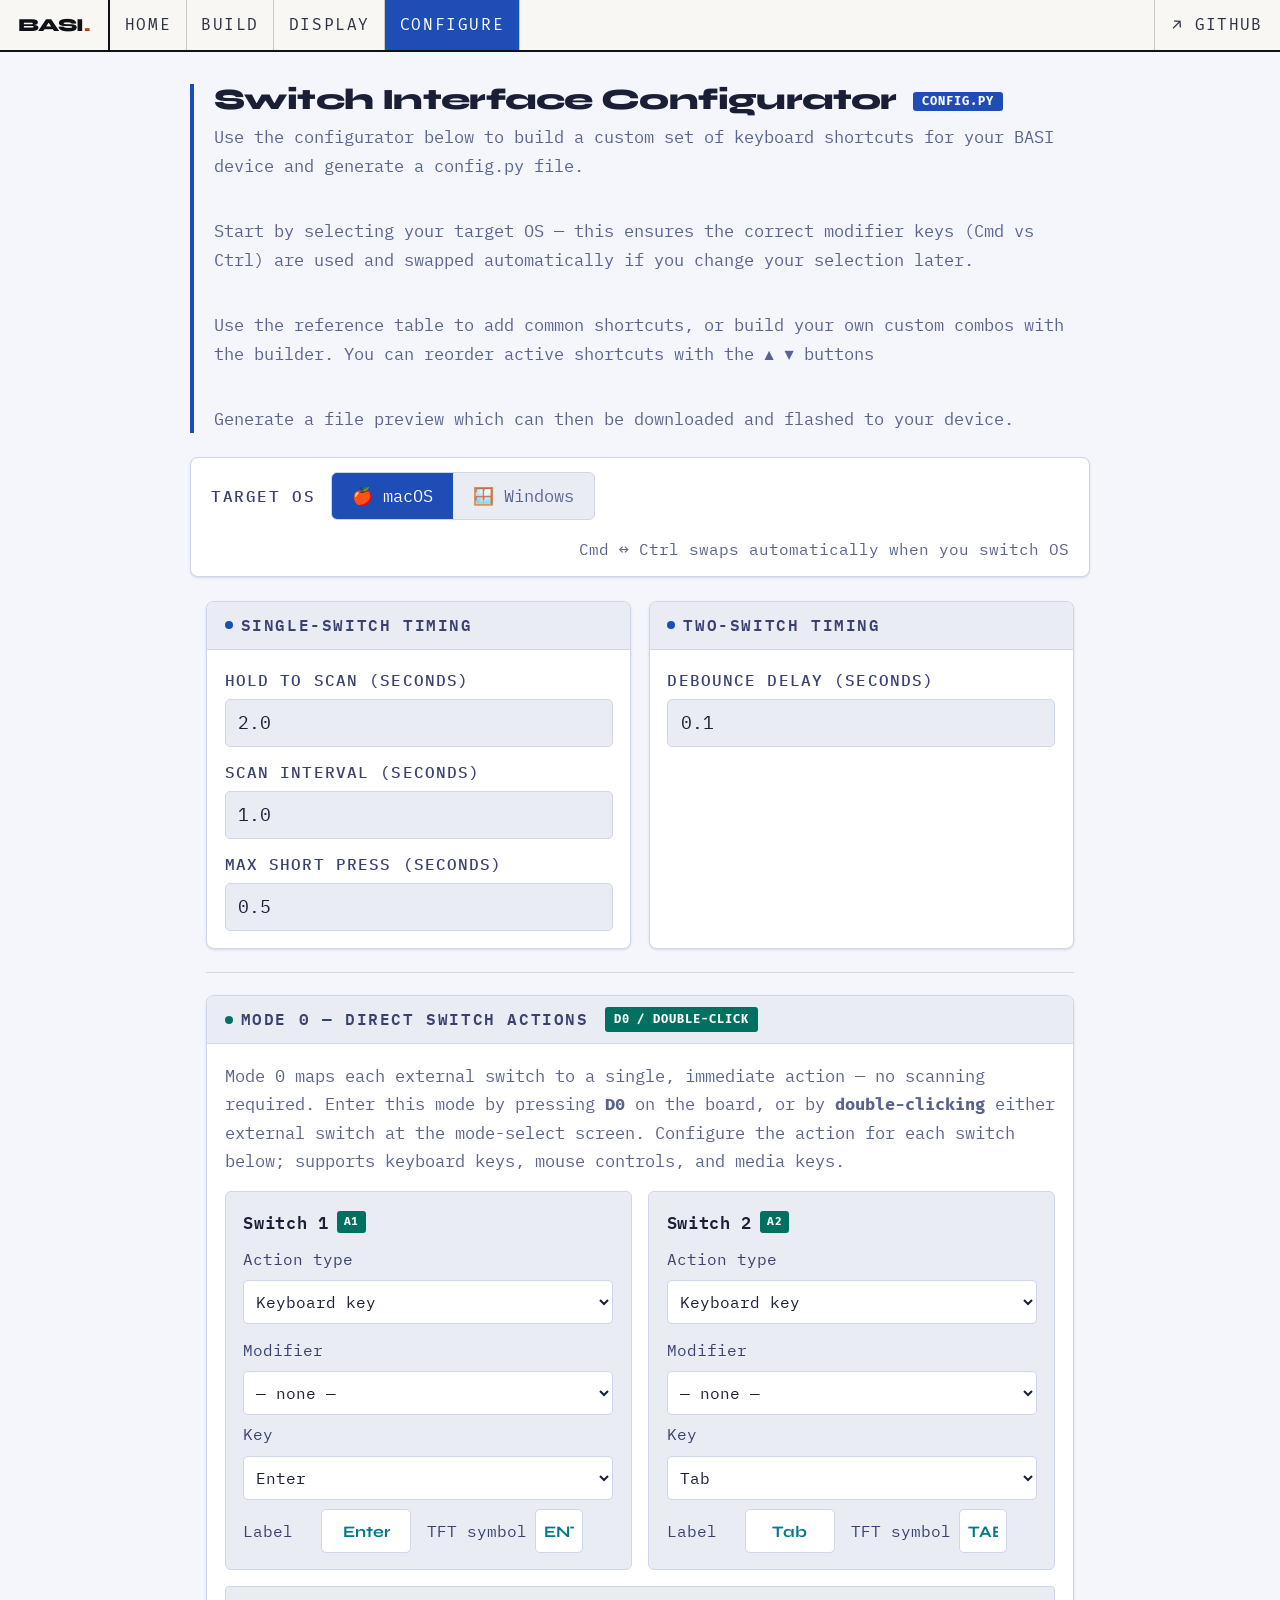
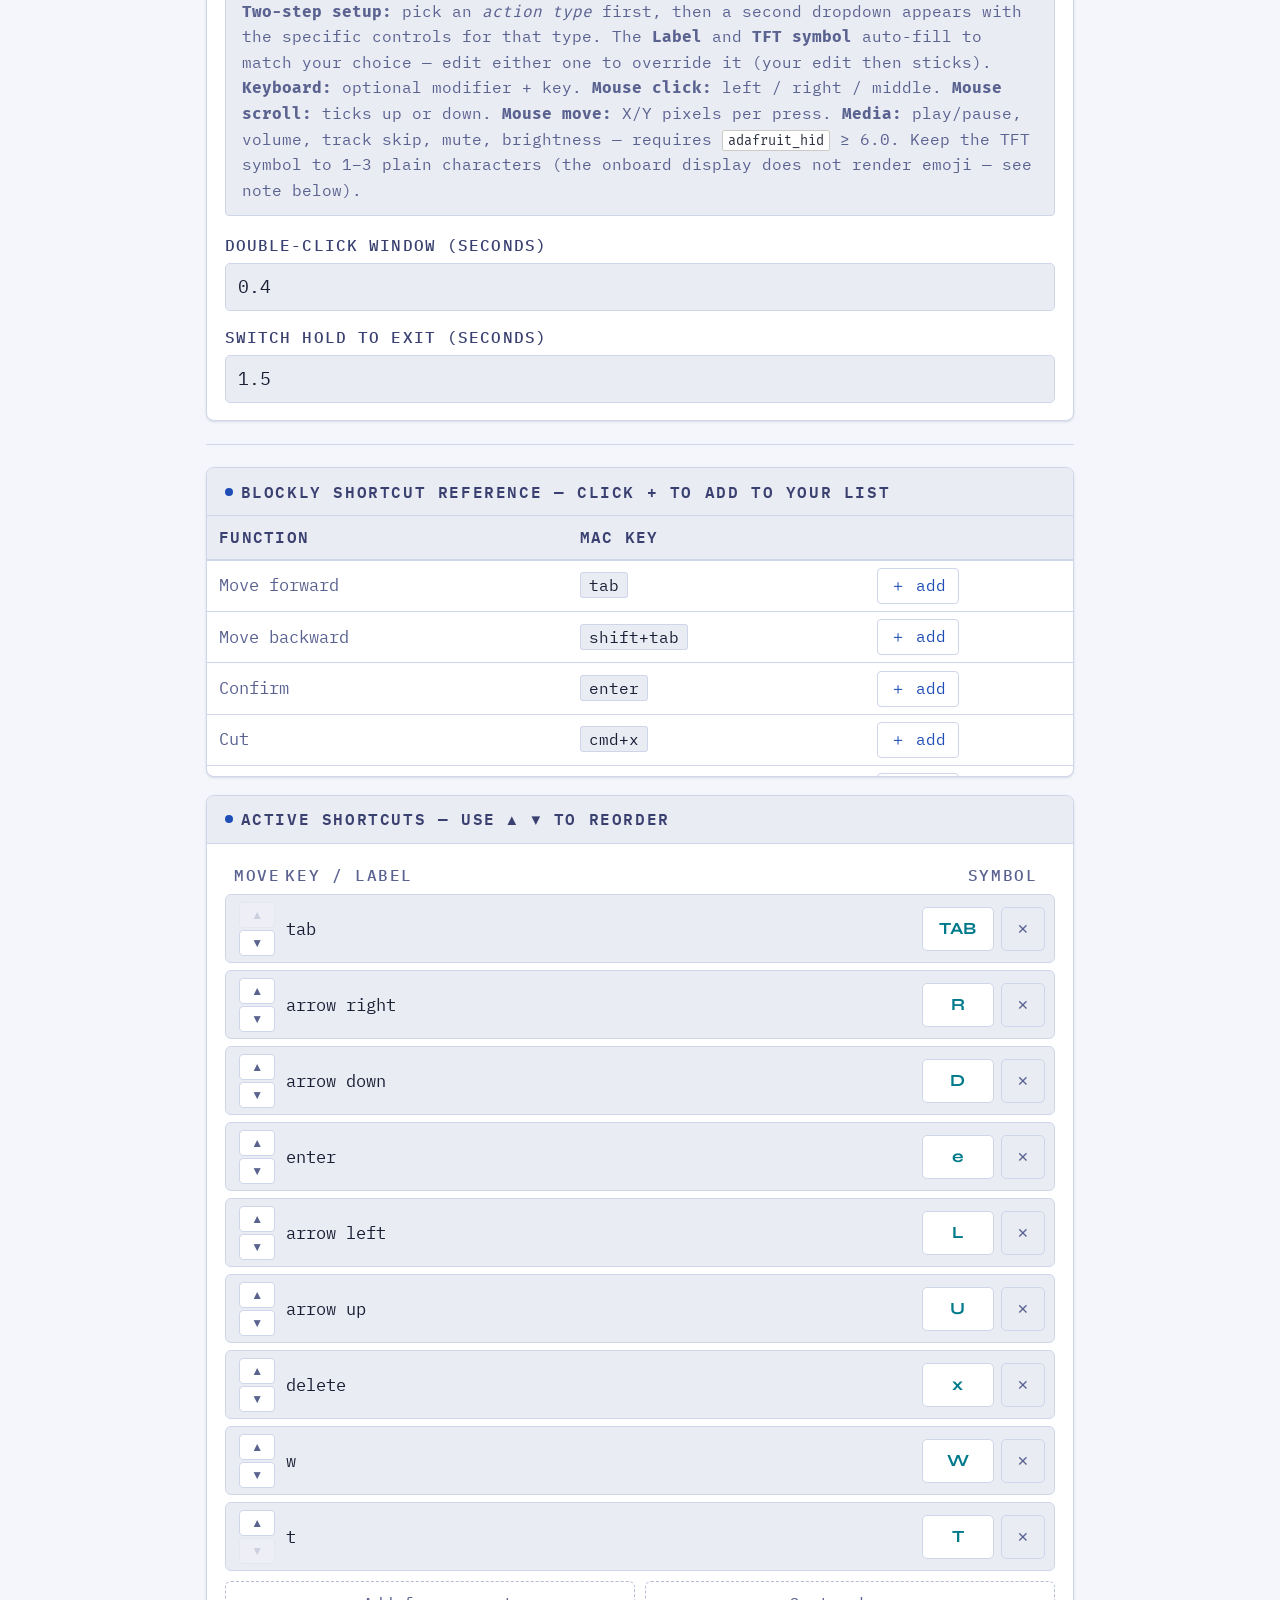
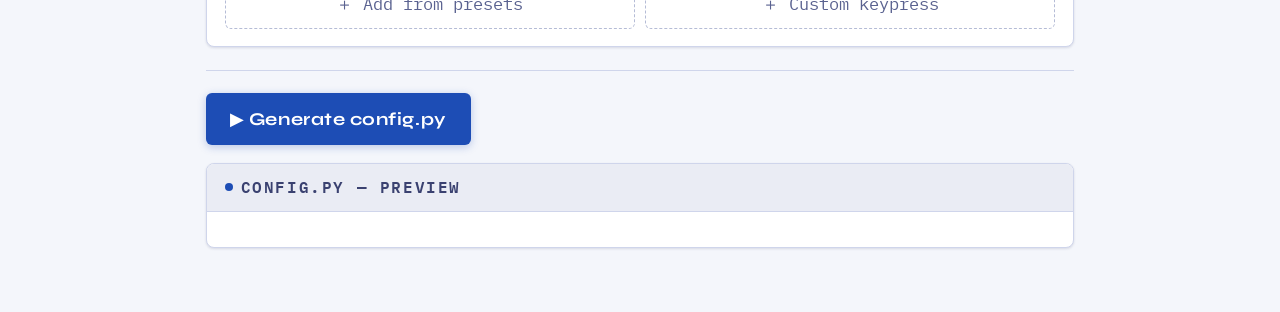
==== commit 30f3a7e3: "Added Mode 0 for direct switch interface. Updated configurator and use instructions to reflect mode." ====
--- a/docs/blockly_shortcut_configurator.html
+++ b/docs/blockly_shortcut_configurator.html
@@ -552,6 +552,63 @@
 
   .idx { font-size: var(--text-xs); color: var(--cfg-muted); text-align: center; }
   .section-divider { grid-column: 1/-1; border: none; border-top: 1.5px solid var(--cfg-border); margin: 0.3rem 0; }
+
+  /* ── MODE 0 PANEL ── */
+  .mode0-panel { grid-column: 1 / -1; }
+  .mode0-grid {
+    display: grid;
+    grid-template-columns: 1fr 1fr;
+    gap: 1rem;
+  }
+  @media (max-width: 680px) { .mode0-grid { grid-template-columns: 1fr; } }
+  .mode0-switch-card {
+    border: 1.5px solid var(--cfg-border);
+    border-radius: 6px;
+    padding: 1rem 1.1rem;
+    background: var(--cfg-surface);
+    display: flex;
+    flex-direction: column;
+    gap: 0.6rem;
+  }
+  .mode0-switch-title {
+    font-size: var(--text-sm);
+    font-weight: 600;
+    color: var(--cfg-text);
+    letter-spacing: 0.04em;
+    display: flex;
+    align-items: center;
+    gap: 0.5rem;
+  }
+  .mode0-pin-badge {
+    display: inline-block;
+    font-size: 0.7rem;
+    padding: 2px 7px;
+    border-radius: 3px;
+    background: #007060;
+    color: #fff;
+    letter-spacing: 0.06em;
+    font-family: var(--ff-mono);
+  }
+  .mode0-type-row {
+    display: flex;
+    align-items: center;
+    gap: 0.5rem;
+    flex-wrap: wrap;
+  }
+  .mode0-type-row label { font-size: var(--text-xs); color: var(--cfg-label); min-width: 70px; }
+  .mode0-type-row select, .mode0-type-row input { font-size: var(--text-xs); padding: 4px 8px; }
+  .mode0-subfields { display: flex; flex-direction: column; gap: 0.4rem; margin-top: 0.2rem; }
+  .mode0-note {
+    font-size: var(--text-xs);
+    color: var(--cfg-muted);
+    line-height: 1.6;
+    grid-column: 1 / -1;
+    padding: 0.7rem 1rem;
+    background: var(--cfg-surface);
+    border: 1px solid var(--cfg-border);
+    border-radius: 4px;
+  }
+  .mode0-note code { background: var(--cfg-card); padding: 1px 5px; border-radius: 2px; font-size: 0.85em; }
 </style>
 </head>
 <body>
@@ -629,6 +686,99 @@
         </div>
       </div>
     </div>
+
+    <!-- ── MODE 0: DIRECT SWITCH ── -->
+    <hr class="section-divider">
+    <div class="panel mode0-panel">
+      <div class="panel-header"><span class="dot" style="background:#007060" aria-hidden="true"></span>Mode 0 — Direct Switch Actions <span class="badge" style="background:#007060">D0 / double-click</span></div>
+      <div class="panel-body">
+        <p style="font-size:var(--text-sm);color:var(--cfg-muted);margin-bottom:1rem;line-height:1.65">
+          Mode 0 maps each external switch to a single, immediate action — no scanning required.
+          Enter this mode by pressing <strong>D0</strong> on the board, or by <strong>double-clicking</strong> either external switch at the mode-select screen.
+          Configure the action for each switch below; supports keyboard keys, mouse controls, and media keys.
+        </p>
+        <div class="mode0-grid">
+
+          <!-- Switch 1 — A1 -->
+          <div class="mode0-switch-card">
+            <div class="mode0-switch-title">
+              Switch 1 <span class="mode0-pin-badge">A1</span>
+            </div>
+            <div class="mode0-type-row">
+              <label for="sw1-type">Action type</label>
+              <select id="sw1-type" class="key-select" onchange="updateMode0Fields(1)">
+                <option value="key">Keyboard key</option>
+                <option value="mouse_click">Mouse click</option>
+                <option value="mouse_scroll">Mouse scroll</option>
+                <option value="mouse_move">Mouse move</option>
+                <option value="media">Media / consumer</option>
+              </select>
+            </div>
+            <div class="mode0-subfields" id="sw1-fields">
+              <!-- rendered by updateMode0Fields(1) -->
+            </div>
+            <div class="mode0-type-row">
+              <label for="sw1-label">Label</label>
+              <input type="text" id="sw1-label" class="symbol-input" style="width:90px" maxlength="20" value="Enter" data-auto="true" oninput="markMode0Manual(this)" aria-label="Switch 1 display label">
+              <label for="sw1-symbol" style="margin-left:0.5rem">TFT symbol</label>
+              <input type="text" id="sw1-symbol" class="symbol-input" style="width:48px" maxlength="3" value="ENT" data-auto="true" oninput="markMode0Manual(this)" aria-label="Switch 1 TFT symbol (1-3 chars)">
+            </div>
+          </div>
+
+          <!-- Switch 2 — A2 -->
+          <div class="mode0-switch-card">
+            <div class="mode0-switch-title">
+              Switch 2 <span class="mode0-pin-badge">A2</span>
+            </div>
+            <div class="mode0-type-row">
+              <label for="sw2-type">Action type</label>
+              <select id="sw2-type" class="key-select" onchange="updateMode0Fields(2)">
+                <option value="key">Keyboard key</option>
+                <option value="mouse_click">Mouse click</option>
+                <option value="mouse_scroll">Mouse scroll</option>
+                <option value="mouse_move">Mouse move</option>
+                <option value="media">Media / consumer</option>
+              </select>
+            </div>
+            <div class="mode0-subfields" id="sw2-fields">
+              <!-- rendered by updateMode0Fields(2) -->
+            </div>
+            <div class="mode0-type-row">
+              <label for="sw2-label">Label</label>
+              <input type="text" id="sw2-label" class="symbol-input" style="width:90px" maxlength="20" value="Tab" data-auto="true" oninput="markMode0Manual(this)" aria-label="Switch 2 display label">
+              <label for="sw2-symbol" style="margin-left:0.5rem">TFT symbol</label>
+              <input type="text" id="sw2-symbol" class="symbol-input" style="width:48px" maxlength="3" value="TAB" data-auto="true" oninput="markMode0Manual(this)" aria-label="Switch 2 TFT symbol (1-3 chars)">
+            </div>
+          </div>
+
+          <p class="mode0-note">
+            <strong>Two-step setup:</strong> pick an <em>action type</em> first, then a second dropdown appears with the specific controls for that type.
+            The <strong>Label</strong> and <strong>TFT symbol</strong> auto-fill to match your choice — edit either one to override it (your edit then sticks).
+            <strong>Keyboard:</strong> optional modifier + key. <strong>Mouse click:</strong> left / right / middle.
+            <strong>Mouse scroll:</strong> ticks up or down. <strong>Mouse move:</strong> X/Y pixels per press.
+            <strong>Media:</strong> play/pause, volume, track skip, mute, brightness — requires <code>adafruit_hid</code> ≥ 6.0.
+            Keep the TFT symbol to 1–3 plain characters (the onboard display does not render emoji — see note below).
+          </p>
+        </div>
+
+        <!-- Mode 0 timing (double-click window, switch hold to exit) -->
+        <div class="timing-grid" style="margin-top:1rem">
+          <div class="field-row">
+            <label for="dbl_click_window">Double-click window (seconds)</label>
+            <input type="number" id="dbl_click_window" value="0.4" step="0.05" min="0.1"
+                   aria-describedby="hint-dbl">
+            <span id="hint-dbl" class="sr-only">Max gap in seconds between two clicks to register as a double-click and enter Mode 0</span>
+          </div>
+          <div class="field-row">
+            <label for="switch_hold_exit">Switch hold to exit (seconds)</label>
+            <input type="number" id="switch_hold_exit" value="1.5" step="0.1" min="0.3"
+                   aria-describedby="hint-swhold">
+            <span id="hint-swhold" class="sr-only">How long to hold an external switch in Mode 0 to return to the mode-select screen. To leave single- or two-switch mode, press the board's RESET button.</span>
+          </div>
+        </div>
+      </div>
+    </div>
+    <hr class="section-divider">
 
     <!-- ── BLOCKLY REFERENCE TABLE ── -->
     <div class="panel full-width">
@@ -768,6 +918,253 @@
 </main>
 
 <script>
+// ── MODE 0 FIELD RENDERER ─────────────────────────────────────────────────
+// Each control type has a list of options. Every option carries:
+//   value  — the CircuitPython identifier
+//   text   — what shows in the dropdown
+//   label  — suggested display label (auto-fills the Label field)
+//   symbol — suggested 1-3 char TFT symbol (auto-fills the Symbol field)
+
+const MODE0_KEY_LIST = [
+  { value:'ENTER',       text:'Enter',        label:'Enter',   symbol:'ENT' },
+  { value:'TAB',         text:'Tab',          label:'Tab',     symbol:'TAB' },
+  { value:'SPACE',       text:'Space',        label:'Space',   symbol:'SPC' },
+  { value:'BACKSPACE',   text:'Backspace',    label:'Backsp',  symbol:'BSP' },
+  { value:'DELETE',      text:'Delete',       label:'Delete',  symbol:'DEL' },
+  { value:'ESCAPE',      text:'Escape',       label:'Esc',     symbol:'ESC' },
+  { value:'RIGHT_ARROW', text:'Arrow Right',  label:'Right',   symbol:'R' },
+  { value:'LEFT_ARROW',  text:'Arrow Left',   label:'Left',    symbol:'L' },
+  { value:'UP_ARROW',    text:'Arrow Up',     label:'Up',      symbol:'U' },
+  { value:'DOWN_ARROW',  text:'Arrow Down',   label:'Down',    symbol:'D' },
+  { value:'PAGE_UP',     text:'Page Up',      label:'PgUp',    symbol:'PU' },
+  { value:'PAGE_DOWN',   text:'Page Down',    label:'PgDn',    symbol:'PD' },
+  { value:'HOME',        text:'Home',         label:'Home',    symbol:'HOM' },
+  { value:'END',         text:'End',          label:'End',     symbol:'END' },
+];
+// Letters A-Z
+'ABCDEFGHIJKLMNOPQRSTUVWXYZ'.split('').forEach(c => {
+  MODE0_KEY_LIST.push({ value:c, text:'Letter ' + c, label:c, symbol:c, group:'Letters' });
+});
+// Numbers 1-0
+[['ONE','1'],['TWO','2'],['THREE','3'],['FOUR','4'],['FIVE','5'],
+ ['SIX','6'],['SEVEN','7'],['EIGHT','8'],['NINE','9'],['ZERO','0']].forEach(n => {
+  MODE0_KEY_LIST.push({ value:n[0], text:'Number ' + n[1], label:n[1], symbol:n[1], group:'Numbers' });
+});
+// Function keys F1-F12
+for (let i = 1; i <= 12; i++) {
+  MODE0_KEY_LIST.push({ value:'F'+i, text:'F'+i, label:'F'+i, symbol:'F'+i, group:'Function Keys' });
+}
+
+const MODE0_MOD_LIST = [
+  { value:'',                       text:'— none —' },
+  { value:'LEFT_CONTROL',           text:'Ctrl' },
+  { value:'LEFT_SHIFT',             text:'Shift' },
+  { value:'LEFT_ALT',               text:'Alt' },
+  { value:'LEFT_GUI',               text:'Cmd / Win' },
+  { value:'LEFT_CONTROL,LEFT_SHIFT',text:'Ctrl + Shift' },
+  { value:'LEFT_CONTROL,LEFT_ALT',  text:'Ctrl + Alt' },
+  { value:'LEFT_GUI,LEFT_SHIFT',    text:'Cmd + Shift' },
+];
+
+const MODE0_MOUSE_BTN_LIST = [
+  { value:'LEFT_BUTTON',   text:'Left button',   label:'L Click', symbol:'LMB' },
+  { value:'RIGHT_BUTTON',  text:'Right button',  label:'R Click', symbol:'RMB' },
+  { value:'MIDDLE_BUTTON', text:'Middle button', label:'M Click', symbol:'MMB' },
+];
+
+const MODE0_MEDIA_LIST = [
+  { value:'PLAY_PAUSE',           text:'Play / Pause',     label:'Play',     symbol:'>||' },
+  { value:'VOLUME_INCREMENT',     text:'Volume Up',        label:'Vol +',    symbol:'V+' },
+  { value:'VOLUME_DECREMENT',     text:'Volume Down',      label:'Vol -',    symbol:'V-' },
+  { value:'MUTE',                 text:'Mute',             label:'Mute',     symbol:'MUT' },
+  { value:'SCAN_NEXT_TRACK',      text:'Next Track',       label:'Next',     symbol:'>>' },
+  { value:'SCAN_PREVIOUS_TRACK',  text:'Previous Track',   label:'Prev',     symbol:'<<' },
+  { value:'STOP',                 text:'Stop',             label:'Stop',     symbol:'[]' },
+  { value:'FAST_FORWARD',         text:'Fast Forward',     label:'FFwd',     symbol:'FF' },
+  { value:'REWIND',               text:'Rewind',           label:'Rew',      symbol:'RW' },
+  { value:'BRIGHTNESS_INCREMENT', text:'Brightness Up',    label:'Brt +',    symbol:'B+' },
+  { value:'BRIGHTNESS_DECREMENT', text:'Brightness Down',  label:'Brt -',    symbol:'B-' },
+];
+
+// Build <option> / <optgroup> markup from a list, marking `selValue` selected.
+function buildOptions(list, selValue) {
+  let out = '';
+  let openGroup = null;
+  list.forEach(o => {
+    if (o.group && o.group !== openGroup) {
+      if (openGroup) out += '</optgroup>';
+      out += '<optgroup label="' + o.group + '">';
+      openGroup = o.group;
+    } else if (!o.group && openGroup) {
+      out += '</optgroup>';
+      openGroup = null;
+    }
+    const sel = (o.value === selValue) ? ' selected' : '';
+    out += '<option value="' + o.value + '"' + sel + '>' + o.text + '</option>';
+  });
+  if (openGroup) out += '</optgroup>';
+  return out;
+}
+
+// Default secondary selection per switch & type
+function defaultControlFor(sw, type) {
+  if (type === 'key')         return sw === 1 ? 'ENTER' : 'TAB';
+  if (type === 'mouse_click') return 'LEFT_BUTTON';
+  if (type === 'media')       return 'PLAY_PAUSE';
+  return '';
+}
+
+// Render the secondary (dependent) dropdown once a type is chosen.
+function updateMode0Fields(sw) {
+  const type = document.getElementById('sw' + sw + '-type').value;
+  const container = document.getElementById('sw' + sw + '-fields');
+  let html = '';
+
+  if (type === 'key') {
+    const defKey = defaultControlFor(sw, 'key');
+    html =
+      '<div class="mode0-type-row">' +
+        '<label for="sw' + sw + '-mod">Modifier</label>' +
+        '<select id="sw' + sw + '-mod" class="key-select" onchange="suggestMode0Display(' + sw + ')">' +
+          buildOptions(MODE0_MOD_LIST, '') +
+        '</select>' +
+      '</div>' +
+      '<div class="mode0-type-row">' +
+        '<label for="sw' + sw + '-key">Key</label>' +
+        '<select id="sw' + sw + '-key" class="key-select" onchange="suggestMode0Display(' + sw + ')">' +
+          buildOptions(MODE0_KEY_LIST, defKey) +
+        '</select>' +
+      '</div>';
+  } else if (type === 'mouse_click') {
+    html =
+      '<div class="mode0-type-row">' +
+        '<label for="sw' + sw + '-mbtn">Button</label>' +
+        '<select id="sw' + sw + '-mbtn" class="key-select" onchange="suggestMode0Display(' + sw + ')">' +
+          buildOptions(MODE0_MOUSE_BTN_LIST, 'LEFT_BUTTON') +
+        '</select>' +
+      '</div>';
+  } else if (type === 'mouse_scroll') {
+    html =
+      '<div class="mode0-type-row">' +
+        '<label for="sw' + sw + '-scroll">Scroll ticks</label>' +
+        '<input type="number" id="sw' + sw + '-scroll" class="key-select" value="1" min="-10" max="10" step="1" style="width:70px" onchange="suggestMode0Display(' + sw + ')">' +
+        '<span style="font-size:var(--text-xs);color:var(--cfg-muted)">(positive = up)</span>' +
+      '</div>';
+  } else if (type === 'mouse_move') {
+    html =
+      '<div class="mode0-type-row">' +
+        '<label>Move X</label>' +
+        '<input type="number" id="sw' + sw + '-movex" class="key-select" value="0" min="-100" max="100" step="1" style="width:70px" onchange="suggestMode0Display(' + sw + ')">' +
+        '<label style="margin-left:0.5rem">Y</label>' +
+        '<input type="number" id="sw' + sw + '-movey" class="key-select" value="0" min="-100" max="100" step="1" style="width:70px" onchange="suggestMode0Display(' + sw + ')">' +
+      '</div>';
+  } else if (type === 'media') {
+    html =
+      '<div class="mode0-type-row">' +
+        '<label for="sw' + sw + '-media">Control</label>' +
+        '<select id="sw' + sw + '-media" class="key-select" onchange="suggestMode0Display(' + sw + ')">' +
+          buildOptions(MODE0_MEDIA_LIST, 'PLAY_PAUSE') +
+        '</select>' +
+      '</div>';
+  }
+
+  container.innerHTML = html;
+  // Auto-fill the display label & symbol to match the new selection.
+  suggestMode0Display(sw);
+}
+
+// Look up the suggested label/symbol for the current secondary selection
+// and write them into the Label / Symbol fields.
+function suggestMode0Display(sw) {
+  const type = document.getElementById('sw' + sw + '-type').value;
+  const labelEl  = document.getElementById('sw' + sw + '-label');
+  const symbolEl = document.getElementById('sw' + sw + '-symbol');
+  let suggestion = null;
+
+  if (type === 'key') {
+    const key = document.getElementById('sw' + sw + '-key')?.value;
+    const mod = document.getElementById('sw' + sw + '-mod')?.value || '';
+    const base = MODE0_KEY_LIST.find(o => o.value === key);
+    if (base) {
+      const modText = MODE0_MOD_LIST.find(m => m.value === mod);
+      const modPrefix = (mod && modText) ? modText.text + '+' : '';
+      suggestion = {
+        label: modPrefix + base.label,
+        symbol: base.symbol
+      };
+    }
+  } else if (type === 'mouse_click') {
+    const btn = document.getElementById('sw' + sw + '-mbtn')?.value;
+    suggestion = MODE0_MOUSE_BTN_LIST.find(o => o.value === btn);
+  } else if (type === 'mouse_scroll') {
+    const y = parseInt(document.getElementById('sw' + sw + '-scroll')?.value || '1');
+    suggestion = { label: 'Scroll ' + (y >= 0 ? 'Up' : 'Dn'), symbol: y >= 0 ? 'SUp' : 'SDn' };
+  } else if (type === 'mouse_move') {
+    const x = parseInt(document.getElementById('sw' + sw + '-movex')?.value || '0');
+    const y = parseInt(document.getElementById('sw' + sw + '-movey')?.value || '0');
+    suggestion = { label: 'Move ' + x + ',' + y, symbol: 'MOV' };
+  } else if (type === 'media') {
+    const code = document.getElementById('sw' + sw + '-media')?.value;
+    suggestion = MODE0_MEDIA_LIST.find(o => o.value === code);
+  }
+
+  if (suggestion) {
+    // Only overwrite if the field hasn't been manually customised, OR
+    // if it still holds a previous auto-suggestion. We track this with a flag.
+    if (labelEl.dataset.auto !== 'false') {
+      labelEl.value = suggestion.label;
+      labelEl.dataset.auto = 'true';
+    }
+    if (symbolEl.dataset.auto !== 'false') {
+      symbolEl.value = (suggestion.symbol || '?').slice(0, 3);
+      symbolEl.dataset.auto = 'true';
+    }
+  }
+}
+
+// Mark a display field as manually edited so auto-suggest stops overwriting it.
+function markMode0Manual(el) { el.dataset.auto = 'false'; }
+
+function getMode0ActionPy(sw) {
+  const type = document.getElementById('sw' + sw + '-type').value;
+
+  if (type === 'key') {
+    const mod  = document.getElementById('sw' + sw + '-mod')?.value || '';
+    const key  = document.getElementById('sw' + sw + '-key')?.value || 'ENTER';
+    const mods = mod ? mod.split(',') : [];
+    const keys = mods.concat([key]).map(k => 'Keycode.' + k).join(', ');
+    return '{"type": "key", "keys": [' + keys + ']}';
+  }
+  if (type === 'mouse_click') {
+    const btn = document.getElementById('sw' + sw + '-mbtn')?.value || 'LEFT_BUTTON';
+    return '{"type": "mouse_click", "button": Mouse.' + btn + '}';
+  }
+  if (type === 'mouse_scroll') {
+    const y = parseInt(document.getElementById('sw' + sw + '-scroll')?.value || '1');
+    return '{"type": "mouse_scroll", "y": ' + y + '}';
+  }
+  if (type === 'mouse_move') {
+    const x = parseInt(document.getElementById('sw' + sw + '-movex')?.value || '0');
+    const y = parseInt(document.getElementById('sw' + sw + '-movey')?.value || '0');
+    return '{"type": "mouse_move", "x": ' + x + ', "y": ' + y + '}';
+  }
+  if (type === 'media') {
+    const code = document.getElementById('sw' + sw + '-media')?.value || 'PLAY_PAUSE';
+    return '{"type": "media", "code": ConsumerControlCode.' + code + '}';
+  }
+  return '{"type": "key", "keys": [Keycode.ENTER]}';
+}
+
+function needsMouse() {
+  return ['mouse_click','mouse_scroll','mouse_move'].includes(document.getElementById('sw1-type').value) ||
+         ['mouse_click','mouse_scroll','mouse_move'].includes(document.getElementById('sw2-type').value);
+}
+
+function needsConsumer() {
+  return document.getElementById('sw1-type').value === 'media' ||
+         document.getElementById('sw2-type').value === 'media';
+}
+
 // ── BLOCKLY SHORTCUT DATA ──────────────────────────────────────────────────
 const BLOCKLY_SHORTCUTS = [
   { fn:"Move forward",     mac:{label:"tab",           kc:["TAB"]},                                win:{label:"tab",            kc:["TAB"]} },
@@ -802,7 +1199,7 @@
 
 // ── DEFAULT ACTIVE SHORTCUTS ──────────────────────────────────────────────
 let shortcuts = [
-  { label:"tab",         kc:["TAB"],         symbol:"→", custom:false },
+  { label:"tab",         kc:["TAB"],         symbol:"TAB", custom:false },
   { label:"arrow right", kc:["RIGHT_ARROW"], symbol:"R", custom:false },
   { label:"arrow down",  kc:["DOWN_ARROW"],  symbol:"D", custom:false },
   { label:"enter",       kc:["ENTER"],       symbol:"e", custom:false },
@@ -1058,11 +1455,23 @@
   const scan       = parseFloat(document.getElementById('scan_interval').value)   || 1.0;
   const shortPress = parseFloat(document.getElementById('max_short_press').value) || 0.5;
   const debounce   = parseFloat(document.getElementById('debounce').value)        || 0.1;
+  const dblClick   = parseFloat(document.getElementById('dbl_click_window').value) || 0.4;
+  const swHold     = parseFloat(document.getElementById('switch_hold_exit').value) || 1.5;
 
   if (!shortcuts.length) { setStatus('err','⚠ Add at least one shortcut first.'); return; }
 
   const osLabel = currentOS === 'mac' ? 'macOS' : 'Windows';
   const ts      = new Date().toISOString().replace('T',' ').split('.')[0] + ' UTC';
+
+  const sw1Action = getMode0ActionPy(1);
+  const sw2Action = getMode0ActionPy(2);
+  const sw1Label  = (document.getElementById('sw1-label').value || 'Enter').replace(/"/g,'\\"');
+  const sw2Label  = (document.getElementById('sw2-label').value || 'Tab').replace(/"/g,'\\"');
+  const sw1Symbol = (document.getElementById('sw1-symbol').value || '⏎').replace(/"/g,'\\"');
+  const sw2Symbol = (document.getElementById('sw2-symbol').value || '⇥').replace(/"/g,'\\"');
+
+  const mouseImport    = needsMouse()    ? '\nfrom adafruit_hid.mouse import Mouse' : '';
+  const consumerImport = needsConsumer() ? '\nfrom adafruit_hid.consumer_control import ConsumerControl\nfrom adafruit_hid.consumer_control_code import ConsumerControlCode' : '';
 
   const kcLines  = shortcuts.map(sc => {
     const codes = sc.kc.map(k => `Keycode.${k}`).join(', ');
@@ -1099,12 +1508,35 @@
 
 DEBOUNCE_TIME = ${debounce.toFixed(2)}
 
+# ── MODE 0 TIMING ────────────────────────────────────
+
+DOUBLE_CLICK_WINDOW   = ${dblClick.toFixed(2)}
+SWITCH_HOLD_EXIT_SECS = ${swHold.toFixed(2)}
+
+# ── MODE 0: DIRECT SWITCH ACTIONS ────────────────────
+# SWITCH1_ACTION = A1 press,  SWITCH2_ACTION = A2 press
+# Types: key | mouse_click | mouse_scroll | mouse_move | media
+#
+# Examples:
+#   {"type": "key",          "keys": [Keycode.ENTER]}
+#   {"type": "mouse_click",  "button": Mouse.LEFT_BUTTON}
+#   {"type": "mouse_scroll", "y": 1}
+#   {"type": "media",        "code": ConsumerControlCode.PLAY_PAUSE}
+
+from adafruit_hid.keycode import Keycode${mouseImport}${consumerImport}
+
+SWITCH1_ACTION = ${sw1Action}
+SWITCH2_ACTION = ${sw2Action}
+
+SWITCH1_LABEL  = "${sw1Label}"
+SWITCH2_LABEL  = "${sw2Label}"
+SWITCH1_SYMBOL = "${sw1Symbol}"
+SWITCH2_SYMBOL = "${sw2Symbol}"
+
 # ── KEYBOARD SHORTCUTS (${osLabel}) ──────────────────
 # Order = scan / navigation sequence.
 # Multi-key combos: list modifiers first.
 # e.g. ("cmd+z", [Keycode.LEFT_GUI, Keycode.Z])
-
-from adafruit_hid.keycode import Keycode
 
 KEYCODES = [
 ${kcLines}
@@ -1147,6 +1579,8 @@
 // ── INIT ──────────────────────────────────────────────────────────────────
 renderRefTable();
 renderList(null);
+updateMode0Fields(1);
+updateMode0Fields(2);
 </script>
 </main>
 </body>
